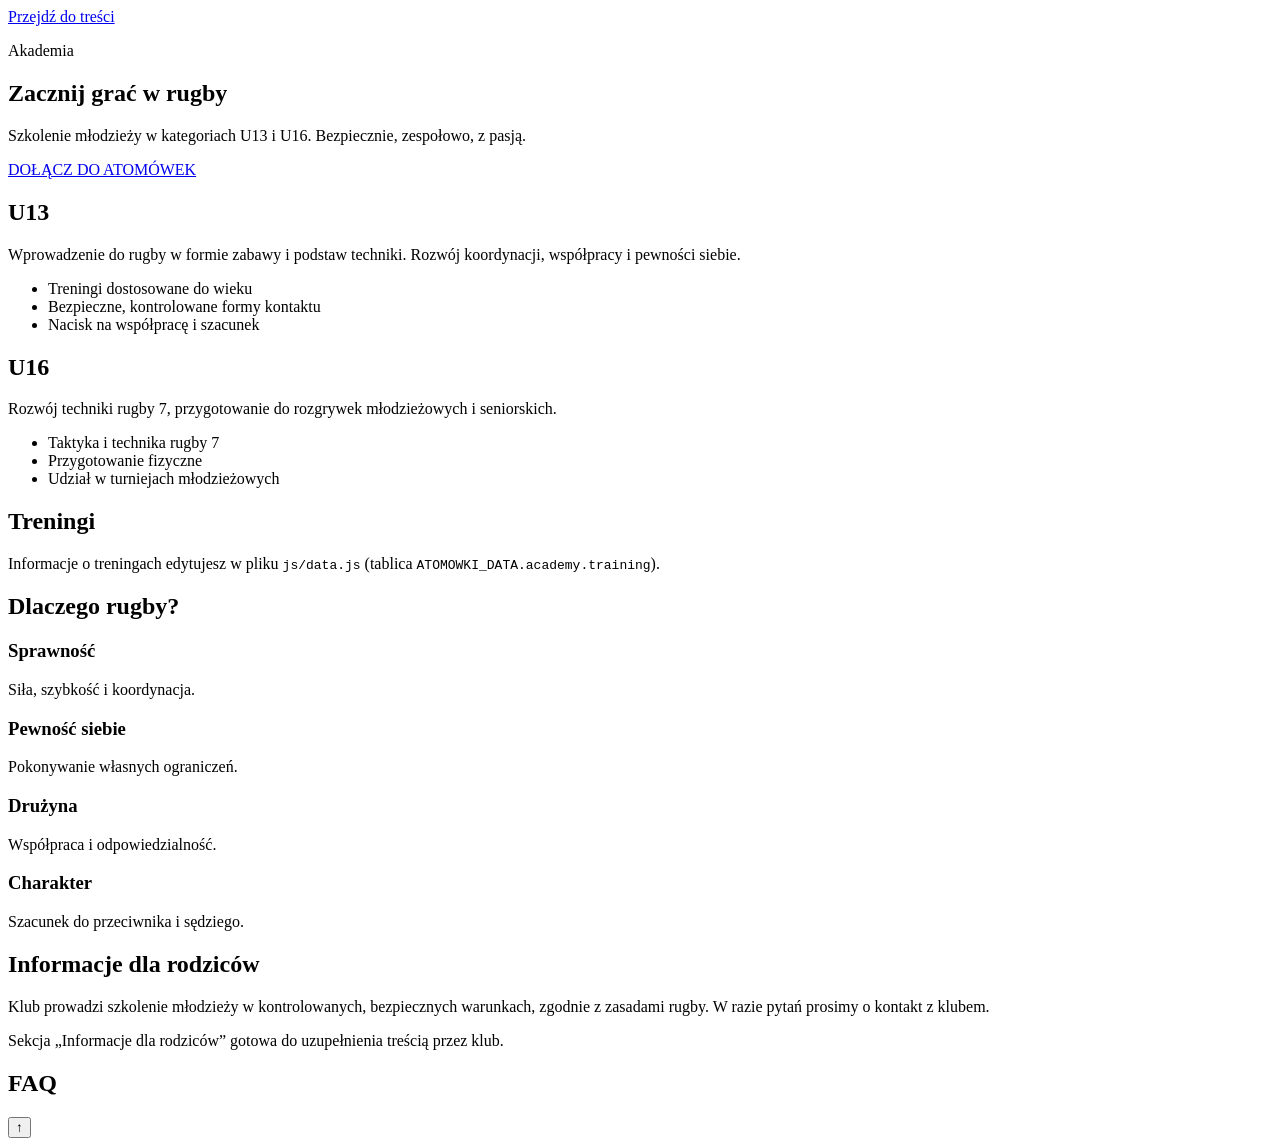
==== pages/akademia.html @ a11dc1b8 "Upload 31 files via GitHub Uploader by Mubashir Hassan" ====
﻿<!DOCTYPE html>
<html lang="pl">
<head>
  <meta charset="UTF-8" />
  <meta name="viewport" content="width=device-width, initial-scale=1.0" />
  <title>Akademia Atomówek – U13 i U16 | Venol Atomówki Łódź</title>
  <meta name="description" content="Akademia Atomówek w Łodzi: kategorie U13 i U16. Treningi, korzyści z rugby, informacje dla rodziców i FAQ. Dołącz do drużyny." />
  <link rel="canonical" href="https://atomowki-lodz.pl/pages/akademia.html" />
  <link rel="stylesheet" href="../css/style.css" />
  <link rel="stylesheet" href="../css/animations.css" />
  <link rel="stylesheet" href="../css/responsive.css" />
</head>
<body data-page="akademia" data-base="../">
  <a href="#main" class="skip-link">Przejdź do treści</a>
  <div id="header-mount"></div>
  <main id="main">
    <section class="page-hero">
      <div class="container">
        <p class="section-kicker">Akademia</p>
        <h1 class="page-title">Zacznij grać w rugby</h1>
        <p class="page-lead">Szkolenie młodzieży w kategoriach U13 i U16. Bezpiecznie, zespołowo, z pasją.</p>
        <a href="kontakt.html#dolacz" class="btn btn-primary btn-lg">DOŁĄCZ DO ATOMÓWEK</a>
      </div>
    </section>

    <section class="section">
      <div class="container grid-2">
        <article class="info-card reveal">
          <h2>U13</h2>
          <p>Wprowadzenie do rugby w formie zabawy i podstaw techniki. Rozwój koordynacji, współpracy i pewności siebie.</p>
          <ul class="check-list">
            <li>Treningi dostosowane do wieku</li>
            <li>Bezpieczne, kontrolowane formy kontaktu</li>
            <li>Nacisk na współpracę i szacunek</li>
          </ul>
        </article>
        <article class="info-card reveal delay-1">
          <h2>U16</h2>
          <p>Rozwój techniki rugby 7, przygotowanie do rozgrywek młodzieżowych i seniorskich.</p>
          <ul class="check-list">
            <li>Taktyka i technika rugby 7</li>
            <li>Przygotowanie fizyczne</li>
            <li>Udział w turniejach młodzieżowych</li>
          </ul>
        </article>
      </div>
    </section>

    <section class="section section-alt">
      <div class="container">
        <h2 class="section-title">Treningi</h2>
        <p class="section-lead">Informacje o treningach edytujesz w pliku <code>js/data.js</code> (tablica <code>ATOMOWKI_DATA.academy.training</code>).</p>
        <div id="trainingList" class="training-list reveal"></div>
      </div>
    </section>

    <section class="section">
      <div class="container">
        <h2 class="section-title">Dlaczego rugby?</h2>
        <div class="values-grid">
          <article class="value-card reveal"><h3>Sprawność</h3><p>Siła, szybkość i koordynacja.</p></article>
          <article class="value-card reveal delay-1"><h3>Pewność siebie</h3><p>Pokonywanie własnych ograniczeń.</p></article>
          <article class="value-card reveal delay-2"><h3>Drużyna</h3><p>Współpraca i odpowiedzialność.</p></article>
          <article class="value-card reveal delay-3"><h3>Charakter</h3><p>Szacunek do przeciwnika i sędziego.</p></article>
        </div>
      </div>
    </section>

    <section class="section section-alt">
      <div class="container">
        <h2 class="section-title">Informacje dla rodziców</h2>
        <p>Klub prowadzi szkolenie młodzieży w kontrolowanych, bezpiecznych warunkach, zgodnie z zasadami rugby. W razie pytań prosimy o kontakt z klubem.</p>
        <p class="hint">Sekcja „Informacje dla rodziców” gotowa do uzupełnienia treścią przez klub.</p>
      </div>
    </section>

    <section class="section">
      <div class="container">
        <h2 class="section-title">FAQ</h2>
        <div class="faq" id="faqList"></div>
      </div>
    </section>
  </main>
  <div id="footer-mount"></div>
  <button id="backToTop" class="back-to-top" aria-label="Powrót na górę">↑</button>
  <script src="../js/data.js"></script>
  <script src="../js/main.js"></script>
</body>
</html>
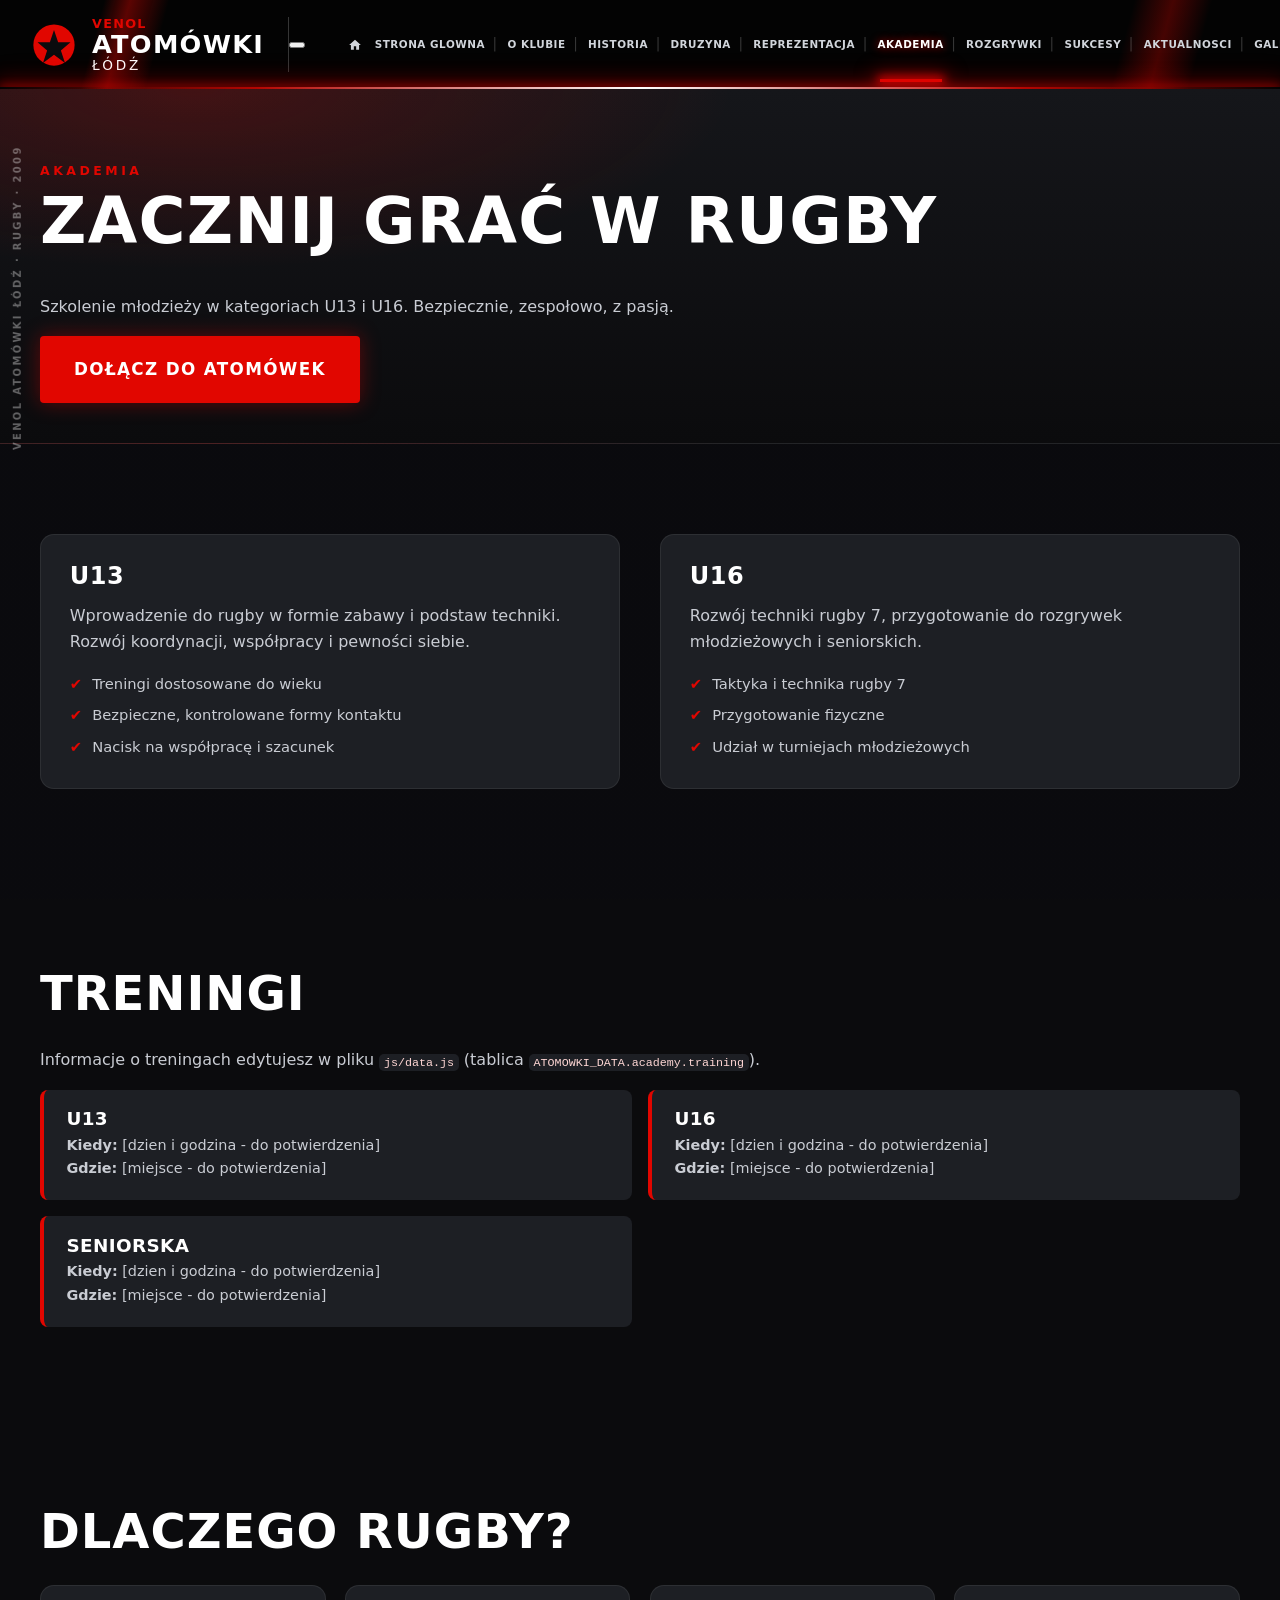
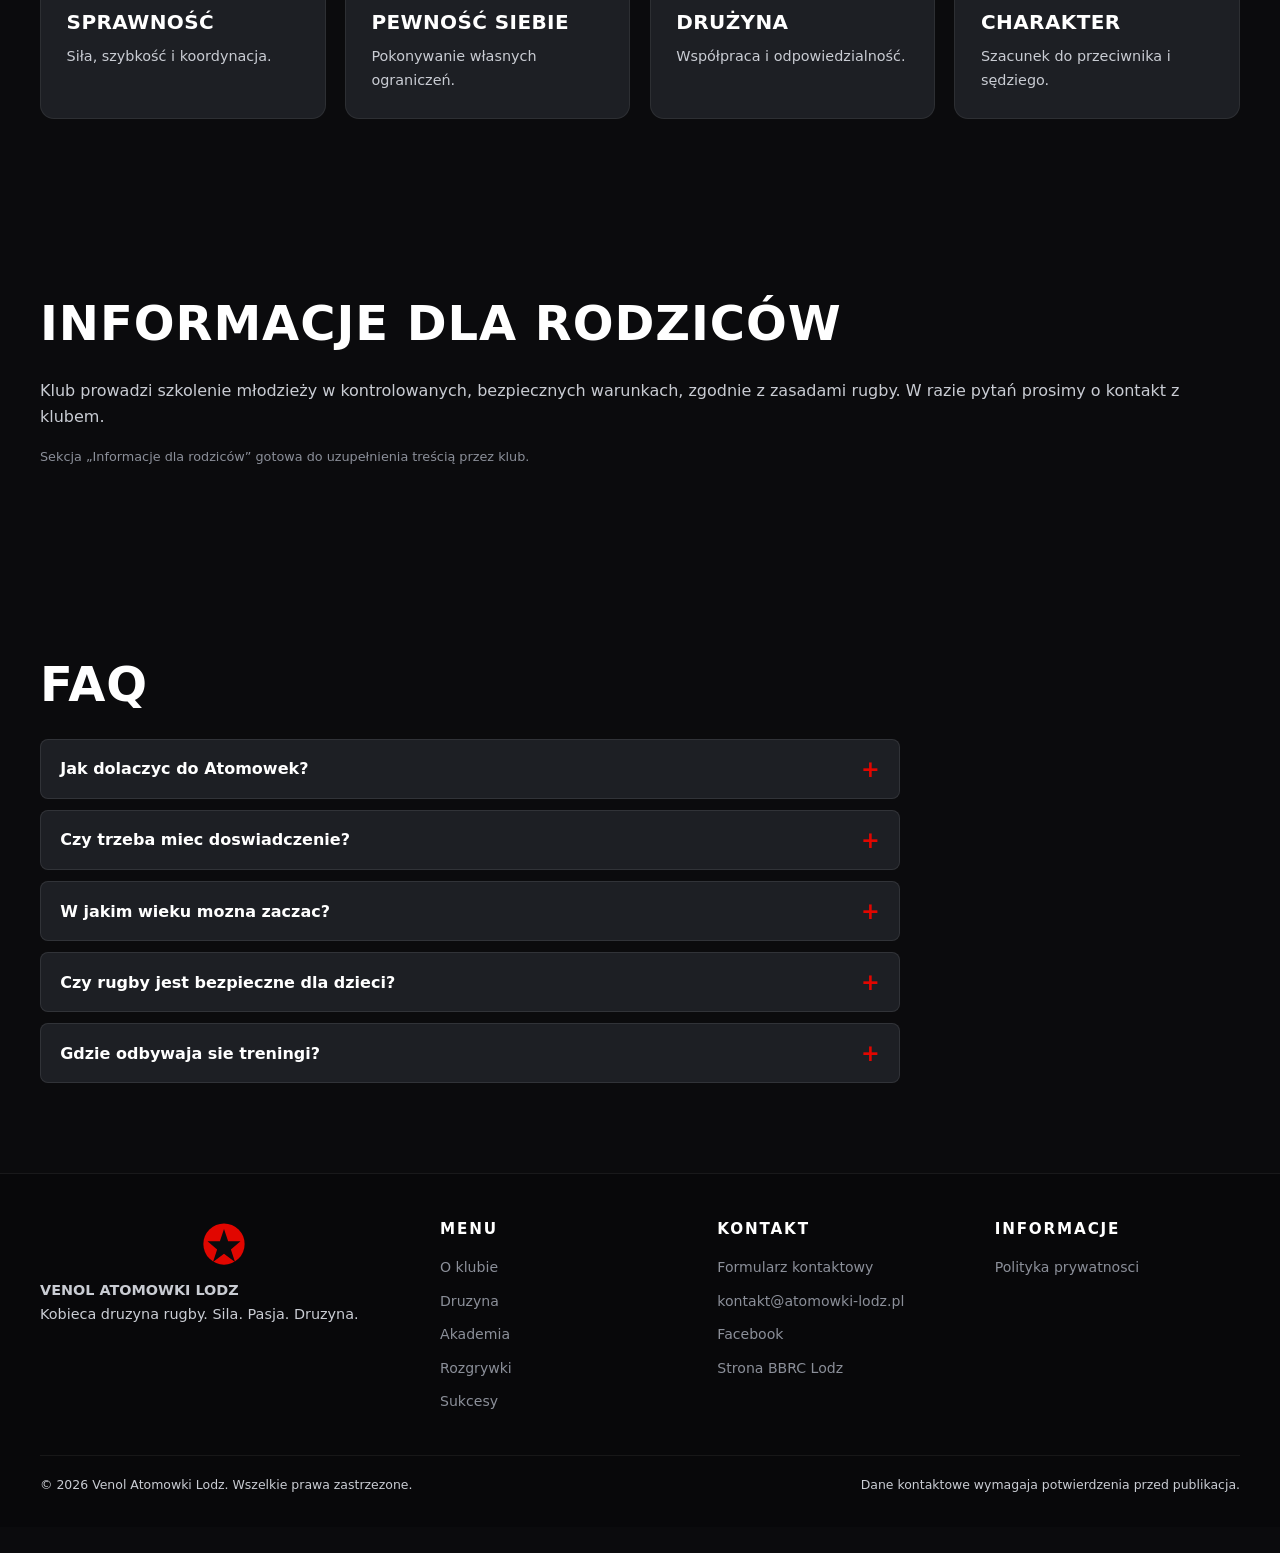
==== commit f7894499: "Add files via upload" ====
--- a/pages/akademia.html
+++ b/pages/akademia.html
@@ -9,6 +9,7 @@
   <link rel="stylesheet" href="../css/style.css" />
   <link rel="stylesheet" href="../css/animations.css" />
   <link rel="stylesheet" href="../css/responsive.css" />
+  <link rel="stylesheet" href="../css/modern-design.css" />
 </head>
 <body data-page="akademia" data-base="../">
   <a href="#main" class="skip-link">Przejdź do treści</a>
@@ -85,5 +86,6 @@
   <button id="backToTop" class="back-to-top" aria-label="Powrót na górę">↑</button>
   <script src="../js/data.js"></script>
   <script src="../js/main.js"></script>
+  <script src="../js/modern-design.js"></script>
 </body>
-</html>+</html>
--- a/css/style.css
+++ b/css/style.css
@@ -0,0 +1,3307 @@
+/* ============ RESET & TOKENS ============ */
+*,*::before,*::after{box-sizing:border-box}
+:root{
+  --black:#0b0b0d;
+  --graphite:#15161a;
+  --graphite-2:#1d1f24;
+  --red:#e10600;
+  --red-dark:#b00400;
+  --white:#ffffff;
+  --gray-1:#c9ccd3;
+  --gray-2:#8b8f99;
+  --gray-3:#4a4d55;
+  --radius:14px;
+  --radius-sm:8px;
+  --shadow:0 20px 50px rgba(0,0,0,.45);
+  --font-display:'Barlow Condensed',system-ui,sans-serif;
+  --font-body:'Inter',system-ui,sans-serif;
+  --container:1200px;
+  --header-h:76px;
+}
+html{scroll-behavior:smooth}
+body{
+  margin:0;font-family:var(--font-body);background:var(--black);color:var(--white);
+  line-height:1.65;-webkit-font-smoothing:antialiased;overflow-x:hidden;
+}
+img{max-width:100%;display:block}
+a{color:inherit;text-decoration:none}
+ul{list-style:none;margin:0;padding:0}
+h1,h2,h3,h4{font-family:var(--font-display);line-height:1.05;letter-spacing:.02em;margin:0 0 .6em;text-transform:uppercase}
+p{margin:0 0 1em;color:var(--gray-1)}
+code{background:var(--graphite-2);padding:.15em .4em;border-radius:5px;font-size:.9em;color:#ffd7d5}
+:focus-visible{outline:2px solid var(--red);outline-offset:3px}
+.container{width:min(100% - 2.5rem,var(--container));margin-inline:auto}
+.skip-link{position:absolute;left:-9999px;top:0;background:var(--red);color:#fff;padding:.7rem 1rem;z-index:200}
+.skip-link:focus{left:1rem;top:1rem}
+
+/* ============ BUTTONS ============ */
+.btn{display:inline-flex;align-items:center;justify-content:center;gap:.5rem;font-family:var(--font-display);font-weight:700;letter-spacing:.08em;text-transform:uppercase;padding:.85rem 1.5rem;border-radius:var(--radius-sm);border:2px solid transparent;cursor:pointer;transition:transform .2s,background .2s,color .2s,border-color .2s,box-shadow .2s;font-size:.95rem}
+.btn:hover{transform:translateY(-2px)}
+.btn-primary{background:var(--red);color:#fff;box-shadow:0 10px 25px rgba(225,6,0,.35)}
+.btn-primary:hover{background:var(--red-dark)}
+.btn-outline{border-color:rgba(255,255,255,.5);color:#fff;background:transparent}
+.btn-outline:hover{background:#fff;color:var(--black);border-color:#fff}
+.btn-ghost{color:var(--white);padding-left:0}
+.btn-ghost:hover{color:var(--red)}
+.btn-lg{padding:1.1rem 2rem;font-size:1.05rem}
+
+/* ============ HERO ============ */
+.hero{position:relative;min-height:calc(100vh - var(--header-h));display:flex;align-items:center;overflow:hidden}
+.hero-media{position:absolute;inset:0}
+.hero-placeholder{position:absolute;inset:0;display:grid;place-items:center;gap:.3rem;text-align:center;background:
+  radial-gradient(circle at 30% 30%,rgba(225,6,0,.25),transparent 55%),
+  repeating-linear-gradient(45deg,#111 0 22px,#0d0d0f 22px 44px);
+}
+.hero-placeholder span{font-family:var(--font-display);font-size:clamp(1.1rem,3vw,1.8rem);letter-spacing:.2em;color:rgba(255,255,255,.35)}
+.hero-placeholder small{color:rgba(255,255,255,.25);letter-spacing:.1em}
+.hero-overlay{position:absolute;inset:0;background:linear-gradient(90deg,rgba(11,11,13,.95) 0%,rgba(11,11,13,.78) 45%,rgba(11,11,13,.45) 100%)}
+.hero-content{position:relative;z-index:2;padding-block:4rem}
+.hero-kicker{font-size:.85rem;letter-spacing:.3em;text-transform:uppercase;color:var(--red);font-weight:700}
+.hero-title{font-size:clamp(2.8rem,8vw,6.5rem);letter-spacing:.01em;margin:.3em 0}
+.hero-title .accent{color:var(--red)}
+.hero-motto{font-family:var(--font-display);font-size:clamp(1.1rem,2.4vw,1.7rem);letter-spacing:.35em;color:var(--white);margin-bottom:1rem}
+.hero-desc{max-width:620px;font-size:1.02rem}
+.hero-actions{display:flex;gap:.9rem;flex-wrap:wrap;margin:1.8rem 0}
+.hero-stats{display:flex;gap:2.2rem;flex-wrap:wrap;margin-top:1.5rem;padding-top:1.5rem;border-top:1px solid rgba(255,255,255,.12)}
+.hero-stats li{display:flex;flex-direction:column}
+.hero-stats strong{font-family:var(--font-display);font-size:1.5rem;color:var(--white)}
+.hero-stats span{font-size:.78rem;color:var(--gray-2);letter-spacing:.08em;text-transform:uppercase}
+.scroll-hint{position:absolute;left:50%;bottom:1.4rem;transform:translateX(-50%);width:26px;height:42px;border:2px solid rgba(255,255,255,.35);border-radius:16px;z-index:2}
+.scroll-hint span{position:absolute;left:50%;top:8px;width:4px;height:8px;margin-left:-2px;background:var(--red);border-radius:2px;animation:scrollDot 1.6s infinite}
+
+/* ============ SECTIONS ============ */
+.section{padding:clamp(3.5rem,7vw,6rem) 0;position:relative}
+.section-alt{background:var(--graphite)}
+.section-kicker{font-size:.78rem;letter-spacing:.28em;text-transform:uppercase;color:var(--red);font-weight:700;margin-bottom:.4rem}
+.section-title{font-size:clamp(1.8rem,4vw,3rem)}
+.section-lead{max-width:720px;color:var(--gray-1)}
+.text-center{text-align:center}
+.hint{font-size:.8rem;color:var(--gray-2);margin-top:1rem}
+.two-col{display:grid;grid-template-columns:1.2fr .8fr;gap:3rem;align-items:start}
+.grid-2{display:grid;grid-template-columns:1fr 1fr;gap:2.5rem}
+
+/* mini timeline */
+.mini-timeline li{display:flex;gap:1rem;padding:1rem 0;border-bottom:1px solid rgba(255,255,255,.08)}
+.mini-timeline span{font-family:var(--font-display);font-size:1.3rem;color:var(--red);min-width:70px}
+.mini-timeline p{margin:0;font-size:.92rem}
+.timeline{position:relative;padding-left:1rem}
+.timeline::before{content:"";position:absolute;left:0;top:0;bottom:0;width:2px;background:linear-gradient(var(--red),transparent)}
+.timeline li{position:relative;display:grid;grid-template-columns:100px 1fr;gap:1.4rem;padding:1.4rem 0 1.4rem 1.5rem}
+.timeline .year{font-family:var(--font-display);font-size:1.5rem;color:var(--red);position:relative}
+.timeline .year::before{content:"";position:absolute;left:-1.98rem;top:.55rem;width:12px;height:12px;border-radius:50%;background:var(--red);box-shadow:0 0 0 4px rgba(225,6,0,.2)}
+.timeline h3{margin-bottom:.2em}
+.timeline p{margin:0;font-size:.95rem}
+
+/* info cards */
+.info-card{background:var(--graphite-2);border:1px solid rgba(255,255,255,.07);border-radius:var(--radius);padding:1.8rem}
+.info-card h2,.info-card h3{margin-top:0}
+.stats-list{display:grid;gap:1rem}
+.stats-list li{display:flex;justify-content:space-between;align-items:baseline;gap:1rem;border-bottom:1px dashed rgba(255,255,255,.12);padding-bottom:.7rem}
+.stats-list strong{font-family:var(--font-display);font-size:1.25rem;color:var(--white)}
+.stats-list span{color:var(--gray-2);font-size:.85rem}
+.check-list{margin-top:.6rem;display:grid;gap:.45rem}
+.check-list li{padding-left:1.4rem;position:relative;font-size:.92rem;color:var(--gray-1)}
+.check-list li::before{content:"\2714";position:absolute;left:0;color:var(--red)}
+
+/* CTA */
+.section-cta{padding-block:3rem}
+.cta-box{display:flex;align-items:center;justify-content:space-between;gap:2rem;flex-wrap:wrap;background:linear-gradient(120deg,var(--red-dark),var(--red));border-radius:var(--radius);padding:2.4rem;box-shadow:var(--shadow)}
+.cta-box .section-title{color:#fff;margin-bottom:.3em}
+.cta-box p{color:rgba(255,255,255,.85)}
+.cta-box .btn-primary{background:var(--black)}
+.cta-box .btn-primary:hover{background:#000}
+
+/* values */
+.values-grid{display:grid;grid-template-columns:repeat(4,1fr);gap:1.2rem}
+.value-card{background:var(--graphite-2);border:1px solid rgba(255,255,255,.07);border-radius:var(--radius);padding:1.6rem;transition:transform .25s,border-color .25s}
+.value-card:hover{transform:translateY(-4px);border-color:var(--red)}
+.value-card h3{color:var(--white);font-size:1.25rem}
+.value-card p{font-size:.9rem;margin:0}
+
+/* news */
+.news-grid{display:grid;grid-template-columns:repeat(3,1fr);gap:1.4rem}
+.news-card{background:var(--graphite-2);border:1px solid rgba(255,255,255,.07);border-radius:var(--radius);overflow:hidden;display:flex;flex-direction:column;transition:transform .25s,border-color .25s}
+.news-card:hover{transform:translateY(-4px);border-color:rgba(225,6,0,.6)}
+.news-thumb{aspect-ratio:16/10;background:repeating-linear-gradient(45deg,#1a1c21 0 14px,#141619 14px 28px);display:grid;place-items:center;color:rgba(255,255,255,.3);font-size:.75rem;letter-spacing:.15em;text-transform:uppercase}
+.news-body{padding:1.2rem 1.3rem 1.4rem;display:flex;flex-direction:column;gap:.5rem;flex:1}
+.news-meta{display:flex;gap:.7rem;font-size:.72rem;text-transform:uppercase;letter-spacing:.1em;color:var(--gray-2)}
+.news-cat{color:var(--red);font-weight:700}
+.news-body h3{font-size:1.15rem;margin:0}
+.news-body p{font-size:.9rem;margin:0}
+.news-body .btn{margin-top:auto;align-self:flex-start}
+
+/* sponsors */
+.sponsor-grid{display:grid;grid-template-columns:repeat(4,1fr);gap:1rem;margin-top:2rem}
+.sponsor-slot{border:1px dashed rgba(255,255,255,.2);border-radius:var(--radius);min-height:110px;display:flex;flex-direction:column;align-items:center;justify-content:center;gap:.3rem;color:var(--gray-1);font-family:var(--font-display);font-size:1.2rem;letter-spacing:.1em;background:rgba(255,255,255,.02)}
+.sponsor-slot small{font-family:var(--font-body);font-size:.7rem;color:var(--gray-2);letter-spacing:.05em}
+
+/* page hero */
+.page-hero{padding:4.5rem 0 2.5rem;background:
+  radial-gradient(900px 300px at 15% 0%,rgba(225,6,0,.22),transparent 60%),
+  linear-gradient(180deg,var(--graphite) 0%,var(--black) 100%);
+  border-bottom:1px solid rgba(255,255,255,.06)}
+.page-title{font-size:clamp(2.2rem,6vw,4rem)}
+.page-lead{max-width:680px}
+
+/* tabs & filters */
+.tabs,.filter-bar{display:flex;gap:.5rem;flex-wrap:wrap;margin-bottom:2rem}
+.tab,.filter{background:var(--graphite-2);border:1px solid rgba(255,255,255,.1);color:var(--gray-1);padding:.6rem 1.1rem;border-radius:999px;cursor:pointer;font-family:var(--font-display);letter-spacing:.08em;text-transform:uppercase;font-size:.85rem;transition:all .2s}
+.tab:hover,.filter:hover{border-color:var(--red);color:#fff}
+.tab.active,.filter.active{background:var(--red);border-color:var(--red);color:#fff}
+
+/* players */
+.players-grid{display:grid;grid-template-columns:repeat(4,1fr);gap:1.3rem}
+.player-card{background:var(--graphite-2);border:1px solid rgba(255,255,255,.07);border-radius:var(--radius);overflow:hidden;cursor:pointer;text-align:left;padding:0;color:inherit;font:inherit;transition:transform .25s,border-color .25s}
+.player-card:hover{transform:translateY(-5px);border-color:var(--red)}
+.player-photo{aspect-ratio:3/4;background:repeating-linear-gradient(45deg,#1a1c21 0 14px,#141619 14px 28px);display:grid;place-items:center;position:relative;color:rgba(255,255,255,.3);font-size:.7rem;letter-spacing:.12em;text-transform:uppercase;text-align:center;padding:.5rem}
+.player-number{position:absolute;top:.6rem;right:.6rem;background:var(--red);font-family:var(--font-display);font-weight:800;font-size:1.2rem;width:44px;height:44px;display:grid;place-items:center;border-radius:50%}
+.player-info{padding:1rem 1.1rem 1.2rem}
+.player-info h3{font-size:1.1rem;margin:0 0 .2em}
+.player-pos{font-size:.75rem;color:var(--red);text-transform:uppercase;letter-spacing:.12em;font-weight:700}
+
+/* training */
+.training-list{display:grid;grid-template-columns:repeat(2,1fr);gap:1rem}
+.training-card{background:var(--graphite-2);border-left:4px solid var(--red);border-radius:var(--radius-sm);padding:1.2rem 1.4rem}
+.training-card h3{margin:0 0 .3em;font-size:1.15rem}
+.training-card p{margin:0;font-size:.9rem}
+
+/* FAQ */
+.faq{display:grid;gap:.7rem;max-width:860px}
+.faq-item{border:1px solid rgba(255,255,255,.09);border-radius:var(--radius-sm);background:var(--graphite-2);overflow:hidden}
+.faq-q{width:100%;display:flex;justify-content:space-between;align-items:center;gap:1rem;background:none;border:0;color:#fff;padding:1rem 1.2rem;cursor:pointer;font-family:var(--font-body);font-size:1rem;font-weight:600;text-align:left}
+.faq-q::after{content:"+";font-family:var(--font-display);font-size:1.4rem;color:var(--red);transition:transform .3s}
+.faq-item.open .faq-q::after{transform:rotate(45deg)}
+.faq-a{max-height:0;overflow:hidden;transition:max-height .35s ease;padding:0 1.2rem}
+.faq-a p{padding-bottom:1rem;margin:0;font-size:.92rem}
+
+/* matches */
+.match-grid{display:grid;grid-template-columns:repeat(3,1fr);gap:1.2rem}
+.match-card{background:var(--graphite-2);border:1px solid rgba(255,255,255,.08);border-radius:var(--radius);padding:1.4rem}
+.match-teams{display:flex;justify-content:space-between;align-items:center;gap:.6rem;font-family:var(--font-display);font-size:1.2rem;letter-spacing:.03em;margin-bottom:.8rem}
+.match-vs{color:var(--red);font-size:.85rem}
+.match-score{font-family:var(--font-display);font-size:1.7rem;color:#fff;text-align:center;margin-bottom:.6rem}
+.match-info{display:grid;gap:.25rem;font-size:.82rem;color:var(--gray-2);border-top:1px solid rgba(255,255,255,.08);padding-top:.8rem}
+.match-info strong{color:var(--gray-1);font-weight:600}
+.empty-note{border:1px dashed rgba(255,255,255,.2);padding:1.2rem;border-radius:var(--radius);color:var(--gray-2);font-size:.9rem}
+
+/* league table */
+.table-wrap{overflow-x:auto;border-radius:var(--radius);border:1px solid rgba(255,255,255,.08)}
+.league-table{width:100%;border-collapse:collapse;min-width:520px}
+.league-table th,.league-table td{padding:.85rem 1rem;text-align:left;border-bottom:1px solid rgba(255,255,255,.06);font-size:.9rem}
+.league-table th{background:var(--graphite-2);font-family:var(--font-display);letter-spacing:.08em;text-transform:uppercase;color:var(--gray-1);font-size:.8rem}
+.league-table tr:hover td{background:rgba(225,6,0,.06)}
+
+/* successes */
+.success-grid{display:grid;grid-template-columns:repeat(3,1fr);gap:1.3rem}
+.success-card{background:var(--graphite-2);border:1px solid rgba(255,255,255,.08);border-radius:var(--radius);overflow:hidden}
+.success-photo{aspect-ratio:16/9;background:repeating-linear-gradient(45deg,#1a1c21 0 14px,#141619 14px 28px);display:grid;place-items:center;color:rgba(255,255,255,.3);font-size:.72rem;letter-spacing:.12em;text-transform:uppercase}
+.success-body{padding:1.2rem 1.3rem 1.4rem}
+.success-meta{display:flex;gap:.7rem;font-size:.72rem;text-transform:uppercase;letter-spacing:.1em;color:var(--gray-2);margin-bottom:.5rem}
+.success-meta .cat{color:var(--red);font-weight:700}
+.success-body h3{font-size:1.2rem;margin:0 0 .3em}
+.success-body p{font-size:.9rem;margin:0}
+
+/* gallery */
+.gallery-grid{display:grid;grid-template-columns:repeat(4,1fr);gap:.8rem}
+.gallery-item{position:relative;aspect-ratio:1;border-radius:var(--radius-sm);overflow:hidden;background:repeating-linear-gradient(45deg,#1a1c21 0 14px,#141619 14px 28px);border:0;cursor:pointer;padding:0;display:grid;place-items:center;color:rgba(255,255,255,.3);font-size:.7rem;letter-spacing:.1em;text-transform:uppercase;text-align:center;transition:transform .25s}
+.gallery-item:hover{transform:scale(1.03)}
+.gallery-item img{width:100%;height:100%;object-fit:cover;transition:transform .4s}
+.gallery-item:hover img{transform:scale(1.08)}
+.gallery-item .gallery-cat{position:absolute;left:.4rem;bottom:.4rem;background:rgba(11,11,13,.8);color:var(--red);font-size:.62rem;padding:.2rem .45rem;border-radius:4px;letter-spacing:.08em}
+.lightbox{position:fixed;inset:0;z-index:300;background:rgba(5,5,7,.96);display:none;place-items:center;padding:2rem}
+.lightbox.open{display:grid}
+.lightbox-figure{max-width:min(1000px,92vw);text-align:center}
+.lightbox-image{min-height:320px;border-radius:var(--radius-sm);display:grid;place-items:center;background:repeating-linear-gradient(45deg,#1a1c21 0 14px,#141619 14px 28px);color:rgba(255,255,255,.35);font-size:.85rem;letter-spacing:.1em;text-transform:uppercase;padding:2rem}
+.lightbox-image img{max-height:70vh;width:auto;margin:auto}
+.lightbox figcaption{color:var(--gray-1);margin-top:.9rem;font-size:.9rem}
+.lightbox-close{position:absolute;top:1rem;right:1.2rem;background:none;border:0;color:#fff;font-size:2.4rem;cursor:pointer;line-height:1}
+.lightbox-prev,.lightbox-next{position:absolute;top:50%;transform:translateY(-50%);background:rgba(255,255,255,.06);border:0;color:#fff;font-size:2.4rem;width:56px;height:56px;border-radius:50%;cursor:pointer;display:grid;place-items:center}
+.lightbox-prev{left:1rem}.lightbox-next{right:1rem}
+.lightbox-prev:hover,.lightbox-next:hover{background:var(--red)}
+
+/* contact */
+.contact-list{display:grid;gap:.8rem;margin-bottom:1.6rem}
+.contact-list li{font-size:.95rem}
+.contact-list strong{color:var(--white)}
+.contact-list small{color:var(--gray-2)}
+.map-placeholder{aspect-ratio:16/9;border:1px dashed rgba(255,255,255,.25);border-radius:var(--radius);display:grid;place-items:center;text-align:center;color:var(--gray-2);font-family:var(--font-display);letter-spacing:.12em;font-size:.9rem}
+.contact-form{display:grid;gap:.9rem}
+.contact-form label{display:grid;gap:.35rem;font-size:.82rem;letter-spacing:.06em;text-transform:uppercase;color:var(--gray-1)}
+.contact-form input,.contact-form select,.contact-form textarea{background:var(--graphite-2);border:1px solid rgba(255,255,255,.14);border-radius:var(--radius-sm);padding:.8rem .9rem;color:#fff;font:inherit;transition:border-color .2s}
+.contact-form input:focus,.contact-form select:focus,.contact-form textarea:focus{border-color:var(--red);outline:none}
+.contact-form .checkbox{display:flex;align-items:flex-start;gap:.6rem;text-transform:none;letter-spacing:0;font-size:.82rem;color:var(--gray-1)}
+.contact-form .checkbox input{width:auto}
+.form-note{font-size:.85rem;min-height:1.2em}
+.form-note.ok{color:#5dd17a}.form-note.err{color:#ff6b63}
+
+/* modal */
+.modal{position:fixed;inset:0;z-index:250;display:none}
+.modal.open{display:grid;place-items:center}
+.modal-backdrop{position:absolute;inset:0;background:rgba(5,5,7,.8);backdrop-filter:blur(4px)}
+.modal-content{position:relative;background:var(--graphite);border:1px solid rgba(255,255,255,.1);border-radius:var(--radius);width:min(640px,92vw);max-height:88vh;overflow:auto;padding:2rem;z-index:1}
+.modal-close{position:absolute;top:.6rem;right:.9rem;background:none;border:0;color:#fff;font-size:2rem;cursor:pointer;line-height:1}
+.modal-body h2{color:#fff;margin-bottom:.4em}
+.modal-photo{aspect-ratio:16/9;border-radius:var(--radius-sm);background:repeating-linear-gradient(45deg,#1a1c21 0 14px,#141619 14px 28px);display:grid;place-items:center;color:var(--gray-2);font-size:.75rem;letter-spacing:.1em;text-transform:uppercase;margin-bottom:1rem}
+
+/* back to top */
+.back-to-top{position:fixed;right:1.2rem;bottom:1.2rem;z-index:150;width:46px;height:46px;border-radius:50%;border:0;background:var(--red);color:#fff;font-size:1.3rem;cursor:pointer;opacity:0;pointer-events:none;transform:translateY(10px);transition:opacity .3s,transform .3s}
+.back-to-top.show{opacity:1;pointer-events:auto;transform:none}
+
+/* footer */
+.site-footer{background:#08080a;border-top:1px solid rgba(255,255,255,.07);padding-top:3rem}
+.footer-grid{display:grid;grid-template-columns:1.5fr 1fr 1fr 1fr;gap:2rem;padding-bottom:2.5rem}
+.footer-brand p{font-size:.9rem;margin-top:.8rem}
+.footer-grid h4{font-size:.95rem;letter-spacing:.12em;color:#fff;margin-bottom:1rem}
+.footer-links{display:grid;gap:.45rem}
+.footer-links a{color:var(--gray-2);font-size:.88rem;transition:color .2s}
+.footer-links a:hover{color:var(--red)}
+.footer-bottom{display:flex;justify-content:space-between;gap:1rem;flex-wrap:wrap;padding:1.2rem 0;border-top:1px solid rgba(255,255,255,.06);font-size:.78rem;color:var(--gray-2)}
+
+/* hero photo */
+.hero-photo{position:absolute;inset:0;width:100%;height:100%;object-fit:cover;object-position:center}
+
+/* ============================================================
+   MODUL B — ROZBUDOWA (historia, reprezentacja, sponsorzy, sezon)
+   ============================================================ */
+
+/* ---------- OŚ CZASU Z FOTOGRAFIAMI ---------- */
+.timeline-fancy{position:relative;padding-left:0;margin-top:2rem}
+.timeline-fancy::before{content:"";position:absolute;left:50%;top:0;bottom:0;width:2px;background:linear-gradient(var(--red),rgba(225,6,0,.1));transform:translateX(-50%)}
+.timeline-fancy-item{position:relative;display:grid;grid-template-columns:1fr 80px 1fr;gap:1rem;align-items:center;padding:1.5rem 0}
+.timeline-fancy-item .tf-content{background:var(--graphite-2);border:1px solid rgba(255,255,255,.08);border-radius:var(--radius);padding:1.4rem;transition:border-color .3s,transform .3s}
+.timeline-fancy-item:hover .tf-content{border-color:var(--red);transform:translateY(-3px)}
+.timeline-fancy-item .tf-content h3{margin:0 0 .4em;font-size:1.15rem;color:#fff}
+.timeline-fancy-item .tf-content p{margin:0;font-size:.92rem;color:var(--gray-1)}
+.timeline-fancy-item .tf-photo{aspect-ratio:4/3;border-radius:var(--radius-sm);overflow:hidden;background:repeating-linear-gradient(45deg,#1a1c21 0 14px,#141619 14px 28px);display:grid;place-items:center;color:var(--gray-2);font-size:.7rem;letter-spacing:.1em;text-transform:uppercase;text-align:center;padding:.5rem}
+.timeline-fancy-item .tf-photo img{width:100%;height:100%;object-fit:cover}
+.timeline-fancy-item .tf-dot{position:relative;display:grid;place-items:center}
+.timeline-fancy-item .tf-dot span{font-family:var(--font-display);font-weight:800;font-size:1.05rem;color:var(--red);background:var(--black);padding:.35rem .8rem;border:2px solid var(--red);border-radius:999px;white-space:nowrap;z-index:1}
+.timeline-fancy-item:nth-child(odd) .tf-content{grid-column:1}
+.timeline-fancy-item:nth-child(odd) .tf-photo{grid-column:3}
+.timeline-fancy-item:nth-child(even) .tf-content{grid-column:3}
+.timeline-fancy-item:nth-child(even) .tf-photo{grid-column:1}
+.timeline-fancy-item:nth-child(even) .tf-dot{grid-column:2;grid-row:1}
+
+/* ---------- KARTY TRENERÓW / KAPITANÓW ---------- */
+.coach-grid{display:grid;grid-template-columns:repeat(3,1fr);gap:1.3rem;margin-top:2rem}
+.coach-card{background:var(--graphite-2);border:1px solid rgba(255,255,255,.08);border-radius:var(--radius);overflow:hidden;transition:transform .3s,border-color .3s}
+.coach-card:hover{transform:translateY(-5px);border-color:var(--red)}
+.coach-photo{aspect-ratio:1;background:repeating-linear-gradient(45deg,#1a1c21 0 14px,#141619 14px 28px);display:grid;place-items:center;color:var(--gray-2);font-size:.72rem;letter-spacing:.1em;text-transform:uppercase}
+.coach-photo img{width:100%;height:100%;object-fit:cover}
+.coach-body{padding:1.2rem 1.3rem 1.4rem}
+.coach-body h3{margin:0 0 .2em;font-size:1.15rem;color:#fff}
+.coach-role{font-size:.75rem;color:var(--red);text-transform:uppercase;letter-spacing:.12em;font-weight:700;margin-bottom:.6rem;display:block}
+.coach-note{font-size:.85rem;color:var(--gray-2);margin:0}
+
+/* ---------- REPREZENTACJA POLSKI ---------- */
+.national-hero{background:linear-gradient(135deg,rgba(225,6,0,.15),transparent 60%);border:1px solid rgba(225,6,0,.35);border-radius:var(--radius);padding:2rem;margin-bottom:2rem}
+.national-hero h2{margin:0 0 .3em}
+.national-hero p{margin:0;color:var(--gray-1)}
+.national-grid{display:grid;grid-template-columns:repeat(3,1fr);gap:1.3rem}
+.national-card{background:var(--graphite-2);border:1px solid rgba(255,255,255,.08);border-radius:var(--radius);overflow:hidden;position:relative;transition:transform .3s,border-color .3s}
+.national-card:hover{transform:translateY(-5px);border-color:var(--red)}
+.national-card .nat-photo{aspect-ratio:3/4;background:repeating-linear-gradient(45deg,#1a1c21 0 14px,#141619 14px 28px);display:grid;place-items:center;color:var(--gray-2);font-size:.7rem;letter-spacing:.1em;text-transform:uppercase;text-align:center;padding:.5rem}
+.national-card .nat-photo img{width:100%;height:100%;object-fit:cover}
+.national-card .nat-badge{position:absolute;top:.7rem;left:.7rem;background:var(--red);color:#fff;font-family:var(--font-display);font-weight:800;font-size:.72rem;letter-spacing:.1em;padding:.25rem .55rem;border-radius:4px}
+.national-card .nat-body{padding:1.1rem 1.2rem 1.3rem}
+.national-card .nat-body h3{margin:0 0 .2em;font-size:1.05rem;color:#fff}
+.national-card .nat-year{font-size:.72rem;color:var(--red);letter-spacing:.12em;font-weight:700;text-transform:uppercase}
+.national-card .nat-note{font-size:.83rem;color:var(--gray-2);margin:.5rem 0 0}
+
+/* ---------- SPONSORZY PRO ---------- */
+.sponsor-pro-grid{display:grid;grid-template-columns:repeat(4,1fr);gap:1rem;margin-top:2rem}
+.sponsor-pro{background:var(--graphite-2);border:1px solid rgba(255,255,255,.08);border-radius:var(--radius);padding:1.4rem 1rem;text-align:center;transition:transform .25s,border-color .25s;min-height:130px;display:flex;flex-direction:column;align-items:center;justify-content:center;gap:.4rem}
+.sponsor-pro:hover{transform:translateY(-4px);border-color:var(--red)}
+.sponsor-pro .sp-name{font-family:var(--font-display);font-weight:800;font-size:1.05rem;letter-spacing:.06em;color:#fff;text-transform:uppercase}
+.sponsor-pro .sp-role{font-size:.72rem;color:var(--gray-2);letter-spacing:.08em;text-transform:uppercase}
+.sponsor-pro .sp-status{font-size:.62rem;letter-spacing:.1em;text-transform:uppercase;padding:.2rem .55rem;border-radius:999px;margin-top:.4rem;font-weight:700}
+.sp-status.ok{background:rgba(93,209,122,.15);color:#5dd17a;border:1px solid rgba(93,209,122,.4)}
+.sp-status.pending{background:rgba(255,180,0,.12);color:#ffb400;border:1px solid rgba(255,180,0,.35)}
+
+/* ---------- SEZON 2026/2027 ---------- */
+.season-grid{display:grid;grid-template-columns:repeat(2,1fr);gap:1.4rem;margin-top:2rem}
+.season-card{background:var(--graphite-2);border:1px solid rgba(255,255,255,.08);border-radius:var(--radius);padding:1.6rem;border-top:4px solid var(--red)}
+.season-card h3{margin:0 0 .2em;font-size:1.2rem}
+.season-meta{display:flex;gap:1rem;flex-wrap:wrap;font-size:.78rem;text-transform:uppercase;letter-spacing:.08em;color:var(--gray-2);margin-bottom:1rem}
+.season-meta .place{color:var(--red);font-weight:700}
+.season-match{display:flex;justify-content:space-between;align-items:center;gap:.6rem;padding:.55rem 0;border-bottom:1px solid rgba(255,255,255,.06);font-size:.9rem}
+.season-match:last-child{border-bottom:0}
+.season-match .score{font-family:var(--font-display);font-weight:800;color:#fff;font-size:1rem}
+.season-match .win{color:#5dd17a}
+.season-match .loss{color:#ff6b63}
+.season-note{margin-top:1rem;font-size:.8rem;color:var(--gray-2);border-top:1px dashed rgba(255,255,255,.1);padding-top:.8rem}
+
+/* ---------- RESPONSIVE ---------- */
+@media (max-width:860px){
+  .timeline-fancy::before{left:20px}
+  .timeline-fancy-item{grid-template-columns:40px 1fr;gap:.8rem}
+  .timeline-fancy-item .tf-content,
+  .timeline-fancy-item:nth-child(odd) .tf-content,
+  .timeline-fancy-item:nth-child(even) .tf-content{grid-column:2}
+  .timeline-fancy-item .tf-photo,
+  .timeline-fancy-item:nth-child(odd) .tf-photo,
+  .timeline-fancy-item:nth-child(even) .tf-photo{display:none}
+  .timeline-fancy-item .tf-dot,
+  .timeline-fancy-item:nth-child(even) .tf-dot{grid-column:1;grid-row:1;justify-content:flex-start}
+  .timeline-fancy-item .tf-dot span{font-size:.85rem;padding:.2rem .5rem}
+  .coach-grid{grid-template-columns:1fr 1fr}
+  .national-grid{grid-template-columns:1fr 1fr}
+  .sponsor-pro-grid{grid-template-columns:1fr 1fr}
+  .season-grid{grid-template-columns:1fr}
+}
+@media (max-width:520px){
+  .coach-grid{grid-template-columns:1fr}
+  .national-grid{grid-template-columns:1fr}
+}
+/* ============================================================
+   MODERNIZACJA WIZUALNA (Dark Sport / Cinematic)
+   ============================================================ */
+
+/* --- NOWY HERO --- */
+.hero {
+  position: relative;
+  min-height: 100vh;
+  display: flex;
+  align-items: center;
+  overflow: hidden;
+  background-color: var(--black);
+}
+.hero-media { position: absolute; inset: 0; }
+.hero-photo {
+  width: 100%; height: 100%; object-fit: cover;
+  object-position: center 20%; opacity: 0.6;
+}
+.hero-overlay {
+  position: absolute; inset: 0;
+  background: linear-gradient(90deg, rgba(11,11,13,1) 0%, rgba(11,11,13,0.8) 45%, rgba(11,11,13,0.2) 100%);
+}
+.hero-content-wrapper { position: relative; z-index: 2; width: 100%; }
+.hero-text-box { max-width: 650px; padding-block: 4rem; }
+.hero-kicker {
+  font-size: 0.85rem; letter-spacing: 0.3em; text-transform: uppercase;
+  color: var(--gray-1); margin-bottom: 1rem; font-weight: 600;
+}
+.hero-title {
+  font-family: var(--font-display);
+  font-size: clamp(3.5rem, 8vw, 7rem);
+  line-height: 0.95; letter-spacing: 0.02em;
+  margin: 0 0 0.5rem; color: var(--white); text-transform: uppercase;
+}
+.hero-title .accent { color: var(--red); }
+.hero-subtitle {
+  font-family: var(--font-display);
+  font-size: clamp(1.2rem, 2.5vw, 1.8rem);
+  letter-spacing: 0.15em; color: var(--white);
+  margin-bottom: 1.5rem; border-bottom: 2px solid var(--red);
+  display: inline-block; padding-bottom: 0.5rem;
+}
+.hero-motto {
+  font-family: var(--font-body);
+  font-size: 0.95rem; letter-spacing: 0.2em;
+  color: var(--gray-2); margin-bottom: 2.5rem;
+}
+.hero-actions { display: flex; gap: 1rem; flex-wrap: wrap; }
+
+/* --- PRZYCISKI --- */
+.btn {
+  border-radius: 4px !important;
+  transition: all 0.3s ease;
+}
+.btn:hover { transform: translateY(-2px); }
+.btn-primary { box-shadow: 0 0 20px rgba(225, 6, 0, 0.4); }
+.btn-primary:hover { box-shadow: 0 0 30px rgba(225, 6, 0, 0.6); }
+.btn-outline {
+  border: 1px solid rgba(255,255,255,0.3);
+  color: var(--white); background: transparent;
+}
+.btn-outline:hover { border-color: var(--white); background: rgba(255,255,255,0.1); }
+
+/* --- PRZYCISK CTA W HEADERZE --- */
+.btn-nav-cta {
+  padding: 0.6rem 1.2rem !important;
+  font-size: 0.8rem !important;
+  margin-left: 1rem;
+  box-shadow: none !important;
+  white-space: nowrap;
+}
+@media (max-width: 860px) { .btn-nav-cta { display: none !important; } }
+
+/* --- SEKCJA Z TŁEM SMOKE --- */
+.section-about-dark {
+  position: relative;
+  background-color: var(--black);
+  background-image: url('../assets/images/bg-smoke.jpg');
+  background-size: cover;
+  background-position: center;
+  background-attachment: fixed;
+  border-top: 1px solid rgba(225, 6, 0, 0.2);
+  border-bottom: 1px solid rgba(225, 6, 0, 0.2);
+}
+.section-about-dark::before {
+  content: ""; position: absolute; inset: 0;
+  background: rgba(11, 11, 13, 0.85); z-index: 1;
+}
+.section-about-dark .container { position: relative; z-index: 2; }
+
+/* ============================================================
+   SLIDER CSS (animacja automatyczna)
+   ============================================================ */
+
+.hero-slide {
+  position: absolute;
+  top: 0; left: 0;
+  width: 100%; height: 100%;
+  object-fit: cover;
+  object-position: center 20%;
+  opacity: 0;
+  animation: fadeSlider 10s infinite;
+}
+
+.slide-1 {
+  animation-delay: 0s;
+}
+
+.slide-2 {
+  animation-delay: 5s;
+}
+
+@keyframes fadeSlider {
+  0% { opacity: 0; }
+  5% { opacity: 0.6; }  /* Plynne pojawienie */
+  45% { opacity: 0.6; } /* Trzymanie zdjecia */
+  55% { opacity: 0; }   /* Zanikanie */
+  100% { opacity: 0; }
+}
+
+
+
+
+
+/* ==========================================================
+   PRZESUNIĘCIE NAPISU W HERO (WIĘCEJ MIEJSCA Z LEWEJ)
+   ========================================================== */
+
+/* Przesuwamy kontener z tekstem w prawo, używając padding-left */
+.hero-content-wrapper {
+  /* clamp(min, preferred, max) - dynamicznie dopasowuje margines */
+  padding-left: clamp(2rem, 8vw, 8rem) !important; 
+  width: 100%;
+  max-width: 100%;
+}
+
+/* Upewniamy się, że sam blok z tekstem nie ma ograniczeń */
+.hero-text-box {
+  margin-left: 0 !important;
+  max-width: 800px; /* Zwiększamy maksymalną szerokość, by tekst się nie łamał */
+}
+
+/* Na mniejszych ekranach (mobile) zmniejszamy margines, by tekst był widoczny */
+@media (max-width: 768px) {
+  .hero-content-wrapper {
+    padding-left: 1.5rem !important;
+    padding-right: 1.5rem !important;
+  }
+}
+
+/* ============================================================
+   PROFESJONALNY HERO (ZGODNY Z GRAFIKĄ)
+   ============================================================ */
+
+/* 1. Główne tło i kontener */
+.hero {
+  position: relative;
+  min-height: 100vh;
+  display: flex;
+  align-items: center;
+  overflow: hidden;
+  background-color: #050506;
+}
+.hero-media { position: absolute; inset: 0; }
+.hero-photo {
+  width: 100%; height: 100%; object-fit: cover;
+  object-position: center 30%; /* Dopasowanie zdjęcia */
+  opacity: 1; /* Zdjęcie ma być wyraźne, gradient je przyciemni */
+}
+.hero-overlay {
+  position: absolute; inset: 0;
+  /* Gradient: bardzo ciemny z lewej, przezroczysty z prawej */
+  background: linear-gradient(90deg, rgba(5,5,6,1) 0%, rgba(5,5,6,0.95) 35%, rgba(5,5,6,0.3) 70%, transparent 100%);
+}
+
+/* 2. Tekst po lewej stronie */
+.hero-content-wrapper {
+  position: relative;
+  z-index: 2;
+  width: 100%;
+  display: flex;
+  align-items: center;
+  padding-left: clamp(2rem, 8vw, 10rem) !important; /* Przesunięcie w prawo */
+  padding-top: 5vh;
+}
+.hero-text-box { max-width: 650px; }
+
+.hero-kicker {
+  font-size: 0.8rem; letter-spacing: 0.3em; text-transform: uppercase;
+  color: #fff; margin-bottom: 1rem; font-weight: 600;
+  display: flex; align-items: center; gap: 0.5rem;
+}
+.hero-kicker::after {
+  content: ""; height: 1px; width: 40px; background: var(--red); display: inline-block;
+}
+
+/* 3. Główny napis ATOMÓWKI 2 RUGBY */
+.hero-title {
+  font-family: 'Bebas Neue', var(--font-display), sans-serif !important;
+  font-size: clamp(4rem, 8vw, 7.5rem);
+  line-height: 0.9;
+  margin: 0 0 0.5rem;
+  color: #fff;
+  text-transform: uppercase;
+  letter-spacing: 0.02em;
+  /* Lekki efekt grunge/zużycia na tekście */
+  text-shadow: 2px 2px 0px rgba(0,0,0,0.5);
+}
+.hero-title .accent {
+  color: var(--red);
+}
+
+/* 4. Podtytuł (kursywa, czerwony) */
+.hero-subtitle {
+  font-family: 'Bebas Neue', var(--font-display), sans-serif !important;
+  font-size: clamp(1.8rem, 3.5vw, 2.8rem);
+  color: var(--red);
+  font-style: italic;
+  letter-spacing: 0.05em;
+  margin-bottom: 1rem;
+  text-shadow: 0 4px 15px rgba(225,6,0,0.4);
+}
+
+/* 5. Motto */
+.hero-motto {
+  font-family: var(--font-body);
+  font-size: 0.9rem; letter-spacing: 0.4em;
+  color: #d1d5db; margin-bottom: 3rem;
+  font-weight: 600; text-transform: uppercase;
+}
+
+/* 6. NOWE PRZYCISKI (Ukośne, z poświatą) */
+.hero-actions {
+  display: flex; gap: 1.5rem; flex-wrap: wrap;
+}
+.btn-hero {
+  display: inline-flex; align-items: center; justify-content: center;
+  padding: 1rem 2rem;
+  font-family: var(--font-body); font-size: 0.8rem;
+  font-weight: 800; letter-spacing: 0.1em; text-transform: uppercase;
+  text-decoration: none;
+  transform: skewX(-15deg); /* Efekt ukośnych krawędzi */
+  transition: all 0.3s ease;
+  border: none;
+}
+.btn-hero > * { transform: skewX(15deg); } /* Prostowanie tekstu w środku */
+
+.btn-hero-primary {
+  background: var(--red); color: #fff;
+  box-shadow: 0 0 20px rgba(225, 6, 0, 0.4);
+}
+.btn-hero-primary:hover {
+  background: #b00400;
+  transform: skewX(-15deg) translateY(-3px);
+  box-shadow: 0 0 30px rgba(225, 6, 0, 0.7);
+}
+
+.btn-hero-outline {
+  background: transparent; color: #fff;
+  border: 1px solid rgba(255,255,255,0.4);
+  backdrop-filter: blur(5px);
+}
+.btn-hero-outline:hover {
+  background: rgba(255,255,255,0.1);
+  border-color: #fff;
+  transform: skewX(-15deg) translateY(-3px);
+}
+
+/* 7. Nawigacja slidera (Strzałki i kropki) */
+.hero-slider-nav {
+  position: absolute;
+  bottom: 2rem;
+  left: 50%;
+  transform: translateX(-50%);
+  display: flex;
+  align-items: center;
+  gap: 1.5rem;
+  z-index: 3;
+}
+.slider-arrow {
+  background: transparent;
+  border: 1px solid rgba(255,255,255,0.3);
+  color: #fff;
+  width: 40px; height: 40px;
+  border-radius: 50%;
+  font-size: 1.5rem;
+  display: flex; align-items: center; justify-content: center;
+  cursor: pointer;
+  transition: all 0.3s;
+}
+.slider-arrow:hover {
+  background: var(--red);
+  border-color: var(--red);
+}
+.slider-dots {
+  display: flex; gap: 0.5rem;
+}
+.dot {
+  width: 30px; height: 3px;
+  background: rgba(255,255,255,0.3);
+  border-radius: 2px;
+  transition: all 0.3s;
+}
+.dot.active {
+  background: var(--red);
+  width: 50px;
+}
+
+/* 8. Responsywność (Mobile) */
+@media (max-width: 900px) {
+  .hero-content-wrapper { padding-left: 1.5rem !important; }
+  .hero-title { font-size: 3.5rem; }
+  .hero-actions { flex-direction: column; align-items: stretch; gap: 1rem; }
+  .hero-slider-nav { bottom: 1rem; }
+}
+
+/* ============================================================
+   PROFESJONALNY HERO (ZGODNY Z GRAFIKĄ)
+   ============================================================ */
+
+/* 1. Główne tło i kontener */
+.hero {
+  position: relative;
+  min-height: 100vh;
+  display: flex;
+  align-items: center;
+  overflow: hidden;
+  background-color: #050506;
+}
+.hero-media { position: absolute; inset: 0; }
+.hero-photo {
+  width: 100%; height: 100%; object-fit: cover;
+  object-position: center 30%; /* Dopasowanie zdjęcia */
+  opacity: 1; /* Zdjęcie ma być wyraźne, gradient je przyciemni */
+}
+.hero-overlay {
+  position: absolute; inset: 0;
+  /* Gradient: bardzo ciemny z lewej, przezroczysty z prawej */
+  background: linear-gradient(90deg, rgba(5,5,6,1) 0%, rgba(5,5,6,0.95) 35%, rgba(5,5,6,0.3) 70%, transparent 100%);
+}
+
+/* 2. Tekst po lewej stronie */
+.hero-content-wrapper {
+  position: relative;
+  z-index: 2;
+  width: 100%;
+  display: flex;
+  align-items: center;
+  padding-left: clamp(2rem, 8vw, 10rem) !important; /* Przesunięcie w prawo */
+  padding-top: 5vh;
+}
+.hero-text-box { max-width: 650px; }
+
+.hero-kicker {
+  font-size: 0.8rem; letter-spacing: 0.3em; text-transform: uppercase;
+  color: #fff; margin-bottom: 1rem; font-weight: 600;
+  display: flex; align-items: center; gap: 0.5rem;
+}
+.hero-kicker::after {
+  content: ""; height: 1px; width: 40px; background: var(--red); display: inline-block;
+}
+
+/* 3. Główny napis ATOMÓWKI 2 RUGBY */
+.hero-title {
+  font-family: 'Bebas Neue', var(--font-display), sans-serif !important;
+  font-size: clamp(4rem, 8vw, 7.5rem);
+  line-height: 0.9;
+  margin: 0 0 0.5rem;
+  color: #fff;
+  text-transform: uppercase;
+  letter-spacing: 0.02em;
+  /* Lekki efekt grunge/zużycia na tekście */
+  text-shadow: 2px 2px 0px rgba(0,0,0,0.5);
+}
+.hero-title .accent {
+  color: var(--red);
+}
+
+/* 4. Podtytuł (kursywa, czerwony) */
+.hero-subtitle {
+  font-family: 'Bebas Neue', var(--font-display), sans-serif !important;
+  font-size: clamp(1.8rem, 3.5vw, 2.8rem);
+  color: var(--red);
+  font-style: italic;
+  letter-spacing: 0.05em;
+  margin-bottom: 1rem;
+  text-shadow: 0 4px 15px rgba(225,6,0,0.4);
+}
+
+/* 5. Motto */
+.hero-motto {
+  font-family: var(--font-body);
+  font-size: 0.9rem; letter-spacing: 0.4em;
+  color: #d1d5db; margin-bottom: 3rem;
+  font-weight: 600; text-transform: uppercase;
+}
+
+/* 6. NOWE PRZYCISKI (Ukośne, z poświatą) */
+.hero-actions {
+  display: flex; gap: 1.5rem; flex-wrap: wrap;
+}
+.btn-hero {
+  display: inline-flex; align-items: center; justify-content: center;
+  padding: 1rem 2rem;
+  font-family: var(--font-body); font-size: 0.8rem;
+  font-weight: 800; letter-spacing: 0.1em; text-transform: uppercase;
+  text-decoration: none;
+  transform: skewX(-15deg); /* Efekt ukośnych krawędzi */
+  transition: all 0.3s ease;
+  border: none;
+}
+.btn-hero > * { transform: skewX(15deg); } /* Prostowanie tekstu w środku */
+
+.btn-hero-primary {
+  background: var(--red); color: #fff;
+  box-shadow: 0 0 20px rgba(225, 6, 0, 0.4);
+}
+.btn-hero-primary:hover {
+  background: #b00400;
+  transform: skewX(-15deg) translateY(-3px);
+  box-shadow: 0 0 30px rgba(225, 6, 0, 0.7);
+}
+
+.btn-hero-outline {
+  background: transparent; color: #fff;
+  border: 1px solid rgba(255,255,255,0.4);
+  backdrop-filter: blur(5px);
+}
+.btn-hero-outline:hover {
+  background: rgba(255,255,255,0.1);
+  border-color: #fff;
+  transform: skewX(-15deg) translateY(-3px);
+}
+
+/* 7. Nawigacja slidera (Strzałki i kropki) */
+.hero-slider-nav {
+  position: absolute;
+  bottom: 2rem;
+  left: 50%;
+  transform: translateX(-50%);
+  display: flex;
+  align-items: center;
+  gap: 1.5rem;
+  z-index: 3;
+}
+.slider-arrow {
+  background: transparent;
+  border: 1px solid rgba(255,255,255,0.3);
+  color: #fff;
+  width: 40px; height: 40px;
+  border-radius: 50%;
+  font-size: 1.5rem;
+  display: flex; align-items: center; justify-content: center;
+  cursor: pointer;
+  transition: all 0.3s;
+}
+.slider-arrow:hover {
+  background: var(--red);
+  border-color: var(--red);
+}
+.slider-dots {
+  display: flex; gap: 0.5rem;
+}
+.dot {
+  width: 30px; height: 3px;
+  background: rgba(255,255,255,0.3);
+  border-radius: 2px;
+  transition: all 0.3s;
+}
+.dot.active {
+  background: var(--red);
+  width: 50px;
+}
+
+/* 8. Responsywność (Mobile) */
+@media (max-width: 900px) {
+  .hero-content-wrapper { padding-left: 1.5rem !important; }
+  .hero-title { font-size: 3.5rem; }
+  .hero-actions { flex-direction: column; align-items: stretch; gap: 1rem; }
+  .hero-slider-nav { bottom: 1rem; }
+}
+
+/* ============================================================
+   NOWE TŁA I BANERY (Z INTEGRACJI ZDJĘĆ)
+   ============================================================ */
+
+/* 1. Tło dla sekcji "O klubie" (Czerwony dym) */
+.section-about-dark {
+  background-image: url('../assets/images/new-5.jpg') !important;
+  background-size: cover;
+  background-position: center;
+  background-attachment: fixed;
+}
+
+/* 2. Tło dla sekcji Sponsorzy (Zdjęcie sponsorów) */
+.section-sponsors {
+  background-image: 
+    linear-gradient(rgba(11, 11, 13, 0.9), rgba(11, 11, 13, 0.95)), 
+    url('../assets/images/new-2.jpg') !important;
+  background-size: cover;
+  background-position: center;
+  border-top: 1px solid rgba(255,255,255,0.05);
+  border-bottom: 1px solid rgba(255,255,255,0.05);
+}
+
+/* 3. Tło dla pustych kart zawodniczek (Czerwone smugi zamiast pasków) */
+.player-photo, .nat-photo, .news-thumb {
+  background: url('../assets/images/new-1.jpg') !important;
+  background-size: cover !important;
+  background-position: center !important;
+}
+
+/* 4. Tło dla sekcji "Reprezentacja" na stronie głównej */
+.section-alt {
+  background: transparent !important;
+  /* Jeśli chcesz tło z drużyną, odkomentuj poniższą linię */
+  /* background-image: linear-gradient(rgba(11,11,13,0.9), rgba(11,11,13,0.9)), url('../assets/images/new-6.jpg') !important; */
+}
+
+/* 5. Poprawka dla slidera, aby nowe zdjęcia ładnie się wyświetlały */
+.hero-photo {
+  object-position: center 30% !important;
+}
+
+/* ============================================================
+   WYMUSZENIE NOWYCH TŁ (TWARDA INIEKCJA)
+   ============================================================ */
+
+/* 1. Slider - tło ze stadionu (jeśli HTML nie zadziałał) */
+.hero {
+  background-image: url('../assets/images/new-4.jpg') !important;
+  background-size: cover !important;
+  background-position: center !important;
+}
+
+/* 2. Sekcja "O klubie" - Czerwony dym */
+.section-about-dark {
+  background-image: linear-gradient(rgba(11,11,13,0.8), rgba(11,11,13,0.8)), url('../assets/images/new-5.jpg') !important;
+  background-size: cover !important;
+  background-position: center !important;
+  background-attachment: fixed !important;
+}
+.section-about-dark::before {
+  display: none !important; /* Usuwamy starą czarną nakładkę, by dym był widoczny */
+}
+
+/* 3. Sekcja "Sponsorzy" - Tło z logotypami */
+.section-sponsors {
+  background-image: linear-gradient(rgba(11,11,13,0.9), rgba(11,11,13,0.95)), url('../assets/images/new-2.jpg') !important;
+  background-size: cover !important;
+  background-position: center !important;
+}
+
+/* 4. Puste karty zawodniczek - Tło z czerwonymi smugami */
+.player-photo, .nat-photo, .news-thumb {
+  background-image: url('../assets/images/new-1.jpg') !important;
+  background-size: cover !important;
+  background-position: center !important;
+  background-repeat: no-repeat !important;
+}
+
+/* Upewniamy się, że tekst na tych tłach jest czytelny */
+.player-card { background: rgba(21, 22, 26, 0.8) !important; }
+.news-card { background: rgba(21, 22, 26, 0.8) !important; }
+.national-card { background: rgba(21, 22, 26, 0.8) !important; }
+
+
+/* ============================================================
+   FINALNE MENU - LITA CZERŃ I CZYSTE STYLE (BEZ BŁĘDÓW)
+   ============================================================ */
+
+/* 1. Nagłówek - Wymuszamy 100% litej czerni i usuwamy efekt szkła */
+.site-header {
+  background: #050506 !important; /* Czysta czerń */
+  backdrop-filter: none !important; /* Usuwamy rozmycie */
+  position: sticky;
+  top: 0;
+  z-index: 1000;
+  border-bottom: none !important;
+}
+
+/* 2. Ukośne, czerwone cięcia w tle (ostre, bez mgły) */
+.site-header::before {
+  content: "";
+  position: absolute;
+  inset: 0;
+  background: 
+    linear-gradient(105deg, transparent 8%, rgba(225, 6, 0, 0.4) 10%, transparent 13%),
+    linear-gradient(105deg, transparent 87%, rgba(225, 6, 0, 0.3) 90%, transparent 93%) !important;
+  pointer-events: none;
+  z-index: 1;
+}
+
+/* 3. Dolna linia (Tunel) - Jasna, świecąca */
+.site-header::after {
+  content: "";
+  position: absolute;
+  bottom: 0;
+  left: 0;
+  width: 100%;
+  height: 2px;
+  background: linear-gradient(90deg, transparent 0%, rgba(255,255,255,0.6) 15%, #fff 50%, rgba(255,255,255,0.6) 85%, transparent 100%) !important;
+  box-shadow: 
+    0 0 10px 2px rgba(225, 6, 0, 0.8),
+    0 0 20px 6px rgba(225, 6, 0, 0.5) !important;
+  z-index: 5;
+  pointer-events: none;
+}
+
+/* 4. Układ wewnątrz nagłówka */
+.header-inner {
+  position: relative;
+  z-index: 2;
+  padding-inline: 2rem !important;
+  display: flex;
+  align-items: center;
+  justify-content: space-between;
+  min-height: 76px; /* Zapobiega zapadaniu się paska */
+}
+
+/* 5. Logo i teksty */
+.brand { display: flex; align-items: center; gap: 1rem !important; }
+.brand-mark svg { width: 46px !important; height: 46px !important; }
+.brand-text {
+  display: flex; flex-direction: column; line-height: 1;
+  border-left: 1px solid rgba(255, 255, 255, 0.3);
+  padding-left: 1rem;
+}
+.brand-text .venol { font-family: var(--font-display); font-size: 0.8rem; color: #fff; letter-spacing: 0.1em; }
+.brand-text strong { font-family: 'Bebas Neue', var(--font-display); font-size: 1.6rem !important; color: #fff; letter-spacing: 0.05em; margin: 2px 0; }
+.brand-text .lodz { font-family: var(--font-display); font-size: 0.85rem; color: #fff; letter-spacing: 0.2em; }
+
+/* 6. Nawigacja i separatory */
+.primary-nav { display: flex; align-items: center; flex: 1; margin-left: 2rem; justify-content: space-between; }
+.primary-nav ul { display: flex; gap: 0 !important; margin: 0 !important; }
+.primary-nav ul li { position: relative; display: flex; align-items: center; }
+
+/* Pionowe kreski między linkami */
+.primary-nav ul li:not(:last-child)::after {
+  content: "|"; position: absolute; right: -2px; top: 50%;
+  transform: translateY(-60%); color: rgba(255, 255, 255, 0.3);
+  font-size: 0.8rem; pointer-events: none;
+}
+
+.primary-nav a {
+  color: #e5e7eb !important; font-family: var(--font-body);
+  font-size: 0.7rem !important; font-weight: 600 !important;
+  text-transform: uppercase; letter-spacing: 0.05em;
+  padding: 1.5rem 1rem !important; position: relative;
+  transition: color 0.3s; white-space: nowrap; display: flex; align-items: center;
+}
+.primary-nav a:hover { color: #fff !important; }
+
+/* 7. Aktywna zakładka - idealnie wyrównana z dolną linią */
+.primary-nav a.active { color: #fff !important; text-shadow: 0 0 8px rgba(225, 6, 0, 0.8); }
+.primary-nav a.active::after {
+  content: ""; position: absolute; bottom: 0; left: 0; width: 100%; height: 4px;
+  background: var(--red);
+  box-shadow: 0 0 10px 2px rgba(225, 6, 0, 1), 0 0 20px 5px rgba(225, 6, 0, 0.6);
+  z-index: 10;
+}
+
+/* 8. Przycisk DOŁĄCZ */
+.nav-actions { display: flex; align-items: center; }
+.btn-nav-cta {
+  background: var(--red) !important; color: #fff !important;
+  display: inline-flex; align-items: center; justify-content: center;
+  padding: 0.8rem 2.5rem !important;
+  font-family: var(--font-display); font-size: 0.9rem !important;
+  font-weight: 800 !important; text-transform: uppercase;
+  transform: skewX(-15deg); transition: all 0.3s;
+  box-shadow: 0 0 15px rgba(225, 6, 0, 0.5); border: none;
+}
+.btn-nav-cta span { transform: skewX(15deg); display: inline-block; }
+.btn-nav-cta .arrow { margin-left: 0.5rem; font-size: 1.2rem; }
+.btn-nav-cta:hover { background: #b00400 !important; box-shadow: 0 0 25px rgba(225, 6, 0, 0.8); }
+
+/* 9. Poprawka Responsywności (naprawa błędnych klamer) */
+@media (max-width: 1400px) {
+  .primary-nav a { font-size: 0.65rem !important; padding: 1.5rem 0.7rem !important; }
+  .btn-nav-cta { padding: 0.7rem 1.5rem !important; font-size: 0.8rem !important; }
+}
+@media (max-width: 1200px) {
+  .primary-nav a { font-size: 0.6rem !important; padding: 1.5rem 0.5rem !important; }
+}
+@media (max-width: 900px) {
+  .nav-actions { display: none; }
+  .primary-nav {
+    position: fixed; top: 76px; left: 0; right: 0;
+    background: #050506 !important; flex-direction: column; padding: 1rem;
+    transform: translateY(-150%); transition: transform 0.3s;
+    border-bottom: 2px solid var(--red);
+  }
+  .primary-nav.open { transform: translateY(0); }
+  .primary-nav ul { flex-direction: column; width: 100%; gap: 0 !important; }
+  .primary-nav ul li:not(:last-child)::after { display: none; }
+  .primary-nav a { display: block; padding: 1rem !important; text-align: center; font-size: 0.9rem !important; border-bottom: 1px solid rgba(255,255,255,0.05); }
+  .primary-nav a.active::after { display: none; }
+}
+
+/* ============================================================
+   ANIMACJA SLIDERA (PŁYNNE PRZEJŚCIE)
+   ============================================================ */
+
+.hero-photo.slider-img {
+  position: absolute;
+  inset: 0;
+  width: 100%;
+  height: 100%;
+  object-fit: cover;
+  object-position: center 30%;
+  opacity: 0;
+  transition: opacity 1.5s ease-in-out;
+  z-index: 1;
+}
+
+.hero-photo.slider-img.active {
+  opacity: 0.8; /* Lekka przezroczystość, by tekst był czytelny */
+  z-index: 2;
+}
+
+.hero-overlay {
+  z-index: 3 !important; /* Gradient nad zdjęciami */
+  pointer-events: none;
+}
+
+.hero-content-wrapper {
+  z-index: 4 !important; /* Tekst nad wszystkim */
+}
+
+
+
+
+/* ============================================================
+   POPRAWKI MENU - WERSJA 2 (DOKLADNE ODWZOROWANIE)
+   ============================================================ */
+
+/* 1. Tlo naglowka - czysta czern + delikatne ciecia po bokach */
+.site-header {
+  background-color: #030303 !important;
+  position: sticky;
+  top: 0;
+  z-index: 1000;
+  border-bottom: none !important;
+  overflow: hidden;
+}
+
+/* Ukośne, ciemne ciecia tylko po bokach */
+.site-header::before {
+  content: "";
+  position: absolute;
+  inset: 0;
+  background: 
+    /* Czerwony akcent z lewej */
+    linear-gradient(115deg, rgba(225, 6, 0, 0.15) 0%, transparent 25%),
+    /* Ukośne ciecia z lewej */
+    repeating-linear-gradient(115deg, transparent, transparent 30px, rgba(255,255,255,0.03) 30px, rgba(255,255,255,0.03) 32px),
+    /* Czerwony akcent z prawej */
+    linear-gradient(245deg, rgba(225, 6, 0, 0.15) 0%, transparent 25%),
+    /* Ukośne ciecia z prawej */
+    repeating-linear-gradient(245deg, transparent, transparent 30px, rgba(255,255,255,0.03) 30px, rgba(255,255,255,0.03) 32px);
+  z-index: 0;
+  pointer-events: none;
+}
+
+/* 2. Dolna linia (Swiecaca: biala w srodku, czerwona po bokach) */
+.site-header::after {
+  content: "";
+  position: absolute;
+  bottom: 0;
+  left: 0;
+  width: 100%;
+  height: 2px;
+  background: linear-gradient(90deg, 
+    transparent 0%, 
+    rgba(225, 6, 0, 0.8) 20%, 
+    #ffffff 50%, 
+    rgba(225, 6, 0, 0.8) 80%, 
+    transparent 100%
+  ) !important;
+  box-shadow: 
+    0 0 10px 1px rgba(225, 6, 0, 0.8),
+    0 0 20px 4px rgba(225, 6, 0, 0.4),
+    0 0 30px 8px rgba(225, 6, 0, 0.1) !important;
+  z-index: 5;
+  pointer-events: none;
+}
+
+/* 3. Wnetrze naglowka */
+.header-inner {
+  position: relative;
+  z-index: 2;
+  display: flex;
+  align-items: center;
+  justify-content: space-between;
+  min-height: 76px;
+  padding-inline: 2rem !important;
+}
+
+/* 4. Logo i teksty */
+.brand {
+  display: flex;
+  align-items: center;
+  gap: 1rem !important;
+  position: relative;
+  padding-right: 1.5rem;
+  border-right: 1px solid rgba(255, 255, 255, 0.2); /* Pionowa linia za logo */
+}
+
+.brand-mark svg {
+  width: 44px !important;
+  height: 44px !important;
+}
+
+.brand-text {
+  border-left: none !important;
+  padding-left: 0 !important;
+  display: flex;
+  flex-direction: column;
+  line-height: 1.05;
+}
+
+.brand-text .venol {
+  font-family: var(--font-display);
+  font-size: 0.8rem;
+  color: var(--red) !important;
+  letter-spacing: 0.1em;
+  font-weight: 700;
+}
+
+.brand-text strong {
+  font-family: 'Bebas Neue', var(--font-display);
+  font-size: 1.6rem !important;
+  color: #fff;
+  letter-spacing: 0.05em;
+  margin: 0;
+}
+
+.brand-text .lodz {
+  font-family: var(--font-display);
+  font-size: 0.85rem;
+  color: #fff;
+  letter-spacing: 0.2em;
+}
+
+/* 5. Nawigacja i separatory */
+.primary-nav {
+  display: flex;
+  align-items: center;
+  flex: 1;
+  margin-left: 2rem;
+  justify-content: space-between;
+}
+
+.primary-nav ul {
+  display: flex;
+  gap: 0 !important;
+  margin: 0 !important;
+}
+
+.primary-nav ul li {
+  position: relative;
+  display: flex;
+  align-items: center;
+}
+
+/* Pionowe kreski miedzy linkami */
+.primary-nav ul li:not(:last-child)::after {
+  content: "|";
+  position: absolute;
+  right: -1px;
+  top: 50%;
+  transform: translateY(-60%);
+  color: rgba(255, 255, 255, 0.2);
+  font-size: 0.85rem;
+  pointer-events: none;
+}
+
+.primary-nav a {
+  color: #d1d5db !important;
+  font-family: var(--font-body);
+  font-size: 0.7rem !important;
+  font-weight: 600 !important;
+  text-transform: uppercase;
+  letter-spacing: 0.05em;
+  padding: 1.8rem 1rem !important;
+  position: relative;
+  transition: color 0.3s;
+  white-space: nowrap;
+  display: flex;
+  align-items: center;
+  gap: 0.4rem;
+}
+
+.primary-nav a:hover {
+  color: #fff !important;
+}
+
+/* 6. Aktywna zakladka (Czerwona dom + podkreslenie) */
+.primary-nav a.active {
+  color: #fff !important;
+}
+
+.primary-nav a.active .home-icon {
+  color: var(--red) !important;
+  fill: var(--red) !important;
+  filter: drop-shadow(0 0 5px rgba(225, 6, 0, 0.8));
+}
+
+.primary-nav a.active::after {
+  content: "";
+  position: absolute;
+  bottom: 0;
+  left: 15%;
+  width: 70%;
+  height: 3px;
+  background: var(--red);
+  box-shadow: 0 0 10px 2px rgba(225, 6, 0, 1), 0 0 20px 5px rgba(225, 6, 0, 0.5);
+  z-index: 10;
+}
+
+/* 7. Przycisk DOLACZ */
+.nav-actions {
+  display: flex;
+  align-items: center;
+}
+
+.btn-nav-cta {
+  background: var(--red) !important;
+  color: #fff !important;
+  display: inline-flex;
+  align-items: center;
+  justify-content: center;
+  padding: 0.7rem 2.2rem !important;
+  font-family: var(--font-display);
+  font-size: 0.9rem !important;
+  font-weight: 800 !important;
+  text-transform: uppercase;
+  transform: skewX(-15deg);
+  transition: all 0.3s;
+  box-shadow: 0 0 15px rgba(225, 6, 0, 0.5);
+  border: none;
+  margin-left: 1rem;
+}
+
+.btn-nav-cta span {
+  transform: skewX(15deg);
+  display: inline-block;
+}
+
+.btn-nav-cta .arrow {
+  margin-left: 0.5rem;
+  font-size: 1.2rem;
+}
+
+.btn-nav-cta:hover {
+  background: #b00400 !important;
+  box-shadow: 0 0 25px rgba(225, 6, 0, 0.8);
+}
+
+/* 8. Responsywnosc */
+@media (max-width: 1400px) {
+  .primary-nav a { font-size: 0.65rem !important; padding: 1.8rem 0.7rem !important; }
+  .btn-nav-cta { padding: 0.6rem 1.5rem !important; font-size: 0.8rem !important; }
+}
+@media (max-width: 1200px) {
+  .primary-nav a { font-size: 0.6rem !important; padding: 1.8rem 0.5rem !important; }
+}
+@media (max-width: 900px) {
+  .nav-actions { display: none; }
+  .primary-nav {
+    position: fixed; top: 76px; left: 0; right: 0;
+    background: #030303 !important; flex-direction: column; padding: 1rem;
+    transform: translateY(-150%); transition: transform 0.3s;
+    border-bottom: 2px solid var(--red);
+  }
+  .primary-nav.open { transform: translateY(0); }
+  .primary-nav ul { flex-direction: column; width: 100%; gap: 0 !important; }
+  .primary-nav ul li:not(:last-child)::after { display: none; }
+  .primary-nav a { display: block; padding: 1rem !important; text-align: center; font-size: 0.9rem !important; border-bottom: 1px solid rgba(255,255,255,0.05); }
+  .primary-nav a.active::after { display: none; }
+}
+/* ============================================================
+   USUNIECIE KRESKI/MYSLNIKA PRZY LOGO (DODANE AUTOMATYCZNIE)
+   ============================================================ */
+/* Upewniamy sie, ze przy marku i tekscie nie ma zadnych pseudoelementow z linia */
+.brand::before, .brand::after,
+.brand-mark::before, .brand-mark::after,
+.brand-text::before, .brand-text::after {
+    display: none !important;
+    content: none !important;
+}
+
+/* Jesli kreska to border-left w brand-text, usuwamy go */
+.brand-text {
+    border-left: none !important;
+}
+
+/* ============================================================
+   NAPRAWA: USUNIECIE BIALEJ KRESKI PRZY LOGO
+   ============================================================ */
+/* Ukrywamy wszystkie pseudoelementy w brand, brand-mark i brand-text */
+.brand::before, .brand::after,
+.brand-mark::before, .brand-mark::after,
+.brand-text::before, .brand-text::after {
+    display: none !important;
+    content: none !important;
+    width: 0 !important;
+    height: 0 !important;
+    background: transparent !important;
+    border: none !important;
+}
+
+/* Upewniamy sie, ze .brand-text nie ma zadnych obramowan (poza ewentualna linia oddzielajaca, ktora jest na .brand) */
+.brand-text {
+    border: none !important;
+    box-shadow: none !important;
+    background: transparent !important;
+}
+
+/* Upewniamy sie, ze nav-search (jesli gdzies zostal) jest calkowicie ukryty */
+.nav-search, .nav-search::before, .nav-search::after {
+    display: none !important;
+    visibility: hidden !important;
+    width: 0 !important;
+    height: 0 !important;
+    margin: 0 !important;
+    padding: 0 !important;
+    opacity: 0 !important;
+    content: none !important;
+}
+
+/* Opcjonalnie: upewniamy sie, ze ikona (svg) w brand-mark nie ma zadnych dodatkowych elementow */
+.brand-mark {
+    display: flex !important;
+    align-items: center !important;
+    justify-content: center !important;
+}
+
+/* Kreska miedzy logo a menu ma byc tylko na .brand (po prawej stronie) i ma byc cienka */
+.brand {
+    border-right: 1px solid rgba(255, 255, 255, 0.2) !important;
+    padding-right: 1.5rem !important;
+    margin-right: 0 !important;
+}
+
+/* ============================================================
+   DRUZYNA - KARTY KOLEKCJONERSKIE (v2 - profesjonalne)
+   Dodane automatycznie. Nie usuwac starej sekcji players.
+   ============================================================ */
+:root {
+    --accent-pink: #ff2d78;
+    --accent-purple: #a855f7;
+    --accent-gradient: linear-gradient(135deg, #ff2d78 0%, #a855f7 100%);
+    --card-bg: #14151a;
+    --card-bg-2: #1d1f26;
+    --card-radius: 20px;
+    --card-shadow: 0 20px 60px rgba(0,0,0,0.6);
+    --card-shadow-hover: 0 30px 80px rgba(255,45,120,0.25);
+}
+
+/* --- Sekcja glowna --- */
+.players-section {
+    padding: 4rem 0 6rem;
+    position: relative;
+    overflow: hidden;
+}
+
+.players-section::before {
+    content: "";
+    position: absolute;
+    top: -200px; left: -100px;
+    width: 500px; height: 500px;
+    background: radial-gradient(circle, rgba(255,45,120,0.15), transparent 70%);
+    pointer-events: none;
+    z-index: 0;
+}
+.players-section::after {
+    content: "";
+    position: absolute;
+    bottom: -200px; right: -100px;
+    width: 500px; height: 500px;
+    background: radial-gradient(circle, rgba(168,85,247,0.12), transparent 70%);
+    pointer-events: none;
+    z-index: 0;
+}
+
+.players-section .container { position: relative; z-index: 1; }
+
+/* --- Zakladki kategorii --- */
+.players-tabs {
+    display: flex;
+    gap: 0.75rem;
+    flex-wrap: wrap;
+    justify-content: center;
+    margin: 2.5rem 0 3rem;
+}
+
+.players-tab {
+    background: transparent;
+    border: 1px solid rgba(255,255,255,0.12);
+    color: var(--gray-1);
+    padding: 0.85rem 2rem;
+    border-radius: 999px;
+    font-family: var(--font-display);
+    font-size: 1rem;
+    font-weight: 700;
+    letter-spacing: 0.1em;
+    text-transform: uppercase;
+    cursor: pointer;
+    position: relative;
+    overflow: hidden;
+    transition: all 0.3s ease;
+}
+
+.players-tab::before {
+    content: "";
+    position: absolute;
+    inset: 0;
+    background: var(--accent-gradient);
+    opacity: 0;
+    transition: opacity 0.3s ease;
+    z-index: -1;
+}
+
+.players-tab:hover {
+    color: #fff;
+    border-color: rgba(255,255,255,0.3);
+    transform: translateY(-2px);
+}
+
+.players-tab.active {
+    color: #fff;
+    border-color: transparent;
+    box-shadow: 0 8px 30px rgba(255,45,120,0.4);
+}
+.players-tab.active::before { opacity: 1; }
+
+/* --- Siatka kart --- */
+.players-grid-v2 {
+    display: grid;
+    grid-template-columns: repeat(auto-fill, minmax(280px, 1fr));
+    gap: 2rem;
+    padding: 0;
+    margin: 0;
+    list-style: none;
+}
+
+/* --- Karta zawodniczki --- */
+.player-card-v2 {
+    position: relative;
+    background: var(--card-bg);
+    border-radius: var(--card-radius);
+    overflow: hidden;
+    cursor: pointer;
+    padding: 0;
+    border: none;
+    text-align: left;
+    color: inherit;
+    font: inherit;
+    transform-style: preserve-3d;
+    transition: transform 0.4s cubic-bezier(0.23, 1, 0.32, 1),
+                box-shadow 0.4s ease;
+    box-shadow: var(--card-shadow);
+    will-change: transform;
+    opacity: 0;
+    animation: cardFadeIn 0.6s ease forwards;
+}
+
+@keyframes cardFadeIn {
+    from { opacity: 0; transform: translateY(30px); }
+    to   { opacity: 1; transform: translateY(0); }
+}
+
+.player-card-v2:nth-child(1) { animation-delay: 0.05s; }
+.player-card-v2:nth-child(2) { animation-delay: 0.10s; }
+.player-card-v2:nth-child(3) { animation-delay: 0.15s; }
+.player-card-v2:nth-child(4) { animation-delay: 0.20s; }
+.player-card-v2:nth-child(5) { animation-delay: 0.25s; }
+.player-card-v2:nth-child(6) { animation-delay: 0.30s; }
+.player-card-v2:nth-child(7) { animation-delay: 0.35s; }
+.player-card-v2:nth-child(8) { animation-delay: 0.40s; }
+.player-card-v2:nth-child(9) { animation-delay: 0.45s; }
+.player-card-v2:nth-child(10){ animation-delay: 0.50s; }
+
+/* Animowana ramka (gradient border) */
+.player-card-v2::before {
+    content: "";
+    position: absolute;
+    inset: 0;
+    padding: 2px;
+    border-radius: var(--card-radius);
+    background: var(--accent-gradient);
+    -webkit-mask: linear-gradient(#000 0 0) content-box,
+                  linear-gradient(#000 0 0);
+    -webkit-mask-composite: xor;
+            mask-composite: exclude;
+    opacity: 0;
+    transition: opacity 0.4s ease;
+    pointer-events: none;
+    z-index: 3;
+}
+.player-card-v2:hover::before,
+.player-card-v2:focus-visible::before { opacity: 1; }
+
+.player-card-v2:hover {
+    box-shadow: var(--card-shadow-hover);
+}
+
+/* --- Zdjecie --- */
+.player-photo-v2 {
+    position: relative;
+    aspect-ratio: 3/4;
+    background: linear-gradient(135deg, #1a1c22, #0d0e12);
+    overflow: hidden;
+    border-radius: var(--card-radius) var(--card-radius) 0 0;
+}
+
+.player-photo-v2 img {
+    width: 100%; height: 100%;
+    object-fit: cover;
+    object-position: center top;
+    transition: transform 0.6s cubic-bezier(0.23, 1, 0.32, 1);
+    display: block;
+}
+
+.player-card-v2:hover .player-photo-v2 img {
+    transform: scale(1.08);
+}
+
+.player-photo-v2 .placeholder {
+    display: flex;
+    align-items: center;
+    justify-content: center;
+    width: 100%; height: 100%;
+    color: rgba(255,255,255,0.2);
+    font-size: 0.8rem;
+    letter-spacing: 0.15em;
+    text-transform: uppercase;
+    text-align: center;
+    padding: 1rem;
+    background:
+        repeating-linear-gradient(45deg,
+            rgba(255,45,120,0.05) 0 12px,
+            rgba(168,85,247,0.05) 12px 24px);
+}
+
+/* Gradient przy dole zdjecia */
+.player-photo-v2::after {
+    content: "";
+    position: absolute;
+    left: 0; right: 0; bottom: 0;
+    height: 60%;
+    background: linear-gradient(to top, var(--card-bg) 0%, transparent 100%);
+    pointer-events: none;
+}
+
+/* --- Numer na koszulce (duzy, w tle) --- */
+.player-number-v2 {
+    position: absolute;
+    top: 8%;
+    right: 6%;
+    font-family: 'Bebas Neue', var(--font-display);
+    font-size: 7rem;
+    line-height: 0.85;
+    font-weight: 800;
+    color: transparent;
+    -webkit-text-stroke: 2px rgba(255,255,255,0.35);
+    background: linear-gradient(135deg, var(--accent-pink), var(--accent-purple));
+    -webkit-background-clip: text;
+            background-clip: text;
+    opacity: 0.85;
+    pointer-events: none;
+    z-index: 2;
+    transition: transform 0.5s ease;
+}
+
+.player-card-v2:hover .player-number-v2 {
+    transform: scale(1.1) rotate(-3deg);
+}
+
+/* --- Info o zawodniczce --- */
+.player-info-v2 {
+    padding: 1.5rem 1.6rem 1.8rem;
+    position: relative;
+    z-index: 2;
+}
+
+.player-pos-v2 {
+    display: inline-block;
+    font-size: 0.68rem;
+    font-weight: 700;
+    letter-spacing: 0.18em;
+    text-transform: uppercase;
+    color: #fff;
+    background: var(--accent-gradient);
+    padding: 0.35rem 0.8rem;
+    border-radius: 999px;
+    margin-bottom: 0.9rem;
+}
+
+.player-name-v2 {
+    font-family: 'Bebas Neue', var(--font-display);
+    font-size: 1.7rem;
+    line-height: 1;
+    letter-spacing: 0.02em;
+    text-transform: uppercase;
+    color: #fff;
+    margin: 0 0 0.7rem;
+}
+
+.player-bio-v2 {
+    font-size: 0.85rem;
+    line-height: 1.55;
+    color: var(--gray-2);
+    margin: 0;
+    display: -webkit-box;
+    -webkit-line-clamp: 3;
+    -webkit-box-orient: vertical;
+    overflow: hidden;
+}
+
+/* --- Modal profilu --- */
+.player-modal {
+    position: fixed;
+    inset: 0;
+    z-index: 500;
+    display: none;
+    align-items: center;
+    justify-content: center;
+    padding: 1.5rem;
+    background: rgba(5,5,7,0.92);
+    backdrop-filter: blur(12px);
+    -webkit-backdrop-filter: blur(12px);
+    opacity: 0;
+    transition: opacity 0.3s ease;
+}
+.player-modal.open {
+    display: flex;
+    opacity: 1;
+}
+
+.player-modal-inner {
+    position: relative;
+    background: var(--card-bg);
+    border-radius: var(--card-radius);
+    max-width: 1000px;
+    width: 100%;
+    max-height: 90vh;
+    overflow: auto;
+    box-shadow: 0 40px 100px rgba(0,0,0,0.8), 0 0 0 1px rgba(255,255,255,0.08);
+    display: grid;
+    grid-template-columns: 1fr 1.1fr;
+    transform: scale(0.95) translateY(20px);
+    transition: transform 0.4s cubic-bezier(0.23, 1, 0.32, 1);
+}
+.player-modal.open .player-modal-inner {
+    transform: scale(1) translateY(0);
+}
+
+.player-modal-photo {
+    position: relative;
+    background: linear-gradient(135deg, #1a1c22, #0d0e12);
+    overflow: hidden;
+    min-height: 400px;
+}
+.player-modal-photo img {
+    width: 100%; height: 100%;
+    object-fit: cover;
+    object-position: center top;
+    display: block;
+}
+.player-modal-photo .placeholder {
+    display: flex;
+    align-items: center;
+    justify-content: center;
+    height: 100%;
+    color: rgba(255,255,255,0.2);
+    font-size: 0.85rem;
+    letter-spacing: 0.2em;
+    text-transform: uppercase;
+    padding: 2rem;
+    text-align: center;
+    background:
+        repeating-linear-gradient(45deg,
+            rgba(255,45,120,0.06) 0 16px,
+            rgba(168,85,247,0.06) 16px 32px);
+}
+.player-modal-photo .player-number-v2 {
+    font-size: 10rem;
+    opacity: 0.9;
+}
+
+.player-modal-body {
+    padding: 2.5rem 2.5rem 2.5rem 2rem;
+    display: flex;
+    flex-direction: column;
+}
+
+.player-modal-body h2 {
+    font-family: 'Bebas Neue', var(--font-display);
+    font-size: 2.6rem;
+    line-height: 1;
+    text-transform: uppercase;
+    color: #fff;
+    margin: 0 0 0.6rem;
+}
+
+.player-modal-role {
+    display: inline-block;
+    font-size: 0.75rem;
+    font-weight: 700;
+    letter-spacing: 0.2em;
+    text-transform: uppercase;
+    color: #fff;
+    background: var(--accent-gradient);
+    padding: 0.4rem 1rem;
+    border-radius: 999px;
+    margin-bottom: 1.5rem;
+    align-self: flex-start;
+}
+
+.player-modal-desc {
+    font-size: 1rem;
+    line-height: 1.7;
+    color: var(--gray-1);
+    margin: 0 0 1.5rem;
+}
+
+.player-modal-section-title {
+    font-family: var(--font-display);
+    font-size: 0.85rem;
+    letter-spacing: 0.2em;
+    text-transform: uppercase;
+    color: var(--accent-pink);
+    margin: 1rem 0 0.7rem;
+    padding-bottom: 0.5rem;
+    border-bottom: 1px solid rgba(255,45,120,0.25);
+}
+
+.player-modal-achievements {
+    list-style: none;
+    padding: 0;
+    margin: 0;
+    display: grid;
+    gap: 0.5rem;
+}
+.player-modal-achievements li {
+    padding-left: 1.6rem;
+    position: relative;
+    font-size: 0.9rem;
+    color: var(--gray-1);
+    line-height: 1.5;
+}
+.player-modal-achievements li::before {
+    content: "🏆";
+    position: absolute;
+    left: 0;
+    font-size: 0.9rem;
+}
+
+.player-modal-stats {
+    display: grid;
+    grid-template-columns: repeat(2, 1fr);
+    gap: 0.8rem;
+    margin-top: 0.5rem;
+}
+.player-modal-stats div {
+    background: var(--card-bg-2);
+    border-radius: 10px;
+    padding: 0.8rem 1rem;
+}
+.player-modal-stats span {
+    display: block;
+    font-size: 0.7rem;
+    letter-spacing: 0.1em;
+    text-transform: uppercase;
+    color: var(--gray-2);
+    margin-bottom: 0.3rem;
+}
+.player-modal-stats strong {
+    font-family: var(--font-display);
+    font-size: 1.3rem;
+    color: #fff;
+}
+
+/* --- Zamkniecie modala --- */
+.player-modal-close {
+    position: absolute;
+    top: 1rem;
+    right: 1rem;
+    background: rgba(0,0,0,0.5);
+    border: 1px solid rgba(255,255,255,0.15);
+    color: #fff;
+    width: 44px; height: 44px;
+    border-radius: 50%;
+    font-size: 1.4rem;
+    line-height: 1;
+    cursor: pointer;
+    display: flex;
+    align-items: center;
+    justify-content: center;
+    z-index: 10;
+    transition: background 0.2s, transform 0.2s;
+}
+.player-modal-close:hover {
+    background: var(--accent-pink);
+    transform: rotate(90deg);
+}
+
+/* --- Responsywnosc --- */
+@media (max-width: 900px) {
+    .player-modal-inner {
+        grid-template-columns: 1fr;
+        max-height: 92vh;
+    }
+    .player-modal-photo {
+        min-height: 280px;
+        max-height: 40vh;
+    }
+    .player-modal-photo .player-number-v2 {
+        font-size: 7rem;
+    }
+    .player-modal-body {
+        padding: 1.8rem;
+    }
+    .player-modal-body h2 {
+        font-size: 2rem;
+    }
+}
+
+@media (max-width: 600px) {
+    .players-grid-v2 {
+        grid-template-columns: repeat(auto-fill, minmax(240px, 1fr));
+        gap: 1.2rem;
+    }
+    .player-number-v2 {
+        font-size: 5.5rem;
+    }
+    .player-name-v2 {
+        font-size: 1.4rem;
+    }
+    .players-tab {
+        padding: 0.7rem 1.4rem;
+        font-size: 0.85rem;
+    }
+}
+
+/* --- Reduced motion --- */
+@media (prefers-reduced-motion: reduce) {
+    .player-card-v2,
+    .player-card-v2 *,
+    .player-modal-inner {
+        animation: none !important;
+        transition: none !important;
+        transform: none !important;
+    }
+    .player-card-v2 { opacity: 1; }
+}
+
+/* ============================================================
+   POPRAWKA: USUNIECIE KROPEK Z LISTY KART
+   ============================================================ */
+.players-grid-v2,
+.players-grid-v2 li {
+    list-style: none !important;
+    list-style-type: none !important;
+    padding-left: 0 !important;
+    margin-left: 0 !important;
+}
+
+/* Upewniamy sie, ze karty sa wysrodkowane i maja ladny cien */
+.players-grid-v2 li {
+    display: flex;
+}
+.players-grid-v2 .player-card-v2 {
+    width: 100%;
+}
+
+/* ============================================================
+   DRUZYNA v3 - HOLOGRAM CARDS (Sports Brutalism / Dopamine Pop)
+   Inspiracja: Scrum Rugby, Sharks Rugby, HeroCards
+   ============================================================ */
+:root {
+    --v3-pink: #ff2d78;
+    --v3-purple: #a855f7;
+    --v3-cyan: #22d3ee;
+    --v3-yellow: #f5e642;
+    --v3-bg: #0a0a0c;
+    --v3-card: #111114;
+    --v3-card-2: #18181d;
+    --v3-border: rgba(255,255,255,0.08);
+    --v3-gradient: linear-gradient(135deg, #ff2d78, #a855f7, #22d3ee);
+}
+
+/* --- Sekcja --- */
+.players-v3-section {
+    padding: 5rem 0 7rem;
+    position: relative;
+    overflow: hidden;
+    background: var(--v3-bg);
+}
+
+.players-v3-section::before {
+    content: "";
+    position: absolute;
+    top: -10%; left: -5%;
+    width: 600px; height: 600px;
+    background: radial-gradient(circle, rgba(255,45,120,0.12), transparent 70%);
+    pointer-events: none;
+}
+.players-v3-section::after {
+    content: "";
+    position: absolute;
+    bottom: -10%; right: -5%;
+    width: 600px; height: 600px;
+    background: radial-gradient(circle, rgba(168,85,247,0.10), transparent 70%);
+    pointer-events: none;
+}
+
+.players-v3-container {
+    max-width: 1280px;
+    margin: 0 auto;
+    padding: 0 1.5rem;
+    position: relative;
+    z-index: 1;
+}
+
+/* --- Naglowek sekcji --- */
+.players-v3-header {
+    text-align: center;
+    margin-bottom: 3rem;
+}
+
+.players-v3-kicker {
+    display: inline-block;
+    font-family: 'Barlow Condensed', var(--font-display, sans-serif);
+    font-size: 0.75rem;
+    letter-spacing: 0.35em;
+    text-transform: uppercase;
+    color: var(--v3-pink);
+    margin-bottom: 0.8rem;
+    font-weight: 700;
+}
+
+.players-v3-title {
+    font-family: 'Bebas Neue', var(--font-display, sans-serif);
+    font-size: clamp(2.5rem, 6vw, 4.5rem);
+    line-height: 0.95;
+    letter-spacing: 0.02em;
+    text-transform: uppercase;
+    color: #fff;
+    margin: 0;
+}
+
+.players-v3-title .v3-accent {
+    background: var(--v3-gradient);
+    -webkit-background-clip: text;
+            background-clip: text;
+    color: transparent;
+}
+
+/* --- Zakladki kategorii --- */
+.players-v3-tabs {
+    display: flex;
+    gap: 0.6rem;
+    flex-wrap: wrap;
+    justify-content: center;
+    margin: 2.5rem 0 3rem;
+}
+
+.players-v3-tab {
+    position: relative;
+    background: transparent;
+    border: 1px solid var(--v3-border);
+    color: #9ca3af;
+    padding: 0.75rem 1.8rem;
+    border-radius: 999px;
+    font-family: 'Barlow Condensed', sans-serif;
+    font-size: 0.95rem;
+    font-weight: 700;
+    letter-spacing: 0.12em;
+    text-transform: uppercase;
+    cursor: pointer;
+    transition: all 0.3s ease;
+    overflow: hidden;
+}
+
+.players-v3-tab::before {
+    content: "";
+    position: absolute;
+    inset: 0;
+    background: var(--v3-gradient);
+    opacity: 0;
+    transition: opacity 0.3s ease;
+    z-index: -1;
+    border-radius: 999px;
+}
+
+.players-v3-tab:hover {
+    color: #fff;
+    border-color: rgba(255,255,255,0.25);
+    transform: translateY(-2px);
+}
+
+.players-v3-tab.active {
+    color: #fff;
+    border-color: transparent;
+    box-shadow: 0 0 25px rgba(255,45,120,0.35);
+}
+.players-v3-tab.active::before { opacity: 1; }
+
+/* --- Siatka kart --- */
+.players-v3-grid {
+    display: grid;
+    grid-template-columns: repeat(auto-fill, minmax(260px, 1fr));
+    gap: 1.5rem;
+    padding: 0;
+    margin: 0;
+    list-style: none;
+}
+
+.players-v3-grid li {
+    list-style: none;
+    margin: 0;
+    padding: 0;
+    display: flex;
+}
+
+/* --- KARTA (holograficzna) --- */
+.player-v3-card {
+    position: relative;
+    width: 100%;
+    background: var(--v3-card);
+    border-radius: 16px;
+    overflow: hidden;
+    cursor: pointer;
+    border: 1px solid var(--v3-border);
+    padding: 0;
+    text-align: left;
+    color: inherit;
+    font: inherit;
+    transition: transform 0.4s cubic-bezier(0.23, 1, 0.32, 1),
+                box-shadow 0.4s ease;
+    transform-style: preserve-3d;
+    will-change: transform;
+    opacity: 0;
+    animation: v3CardIn 0.7s cubic-bezier(0.23, 1, 0.32, 1) forwards;
+}
+
+@keyframes v3CardIn {
+    from { opacity: 0; transform: translateY(40px) scale(0.96); }
+    to   { opacity: 1; transform: translateY(0) scale(1); }
+}
+
+.player-v3-card:nth-child(1) { animation-delay: 0.05s; }
+.player-v3-card:nth-child(2) { animation-delay: 0.10s; }
+.player-v3-card:nth-child(3) { animation-delay: 0.15s; }
+.player-v3-card:nth-child(4) { animation-delay: 0.20s; }
+.player-v3-card:nth-child(5) { animation-delay: 0.25s; }
+.player-v3-card:nth-child(6) { animation-delay: 0.30s; }
+.player-v3-card:nth-child(7) { animation-delay: 0.35s; }
+.player-v3-card:nth-child(8) { animation-delay: 0.40s; }
+.player-v3-card:nth-child(9) { animation-delay: 0.45s; }
+.player-v3-card:nth-child(10){ animation-delay: 0.50s; }
+
+/* Holograficzny blyszczacy gradient (przesuwa sie z myszka) */
+.player-v3-card::after {
+    content: "";
+    position: absolute;
+    inset: 0;
+    background: linear-gradient(
+        115deg,
+        transparent 20%,
+        rgba(255,45,120,0.08) 35%,
+        rgba(168,85,247,0.12) 50%,
+        rgba(34,211,238,0.08) 65%,
+        transparent 80%
+    );
+    background-size: 250% 250%;
+    background-position: var(--mx, 50%) var(--my, 50%);
+    opacity: 0;
+    transition: opacity 0.4s ease;
+    pointer-events: none;
+    z-index: 4;
+    mix-blend-mode: screen;
+}
+
+.player-v3-card:hover::after {
+    opacity: 1;
+}
+
+.player-v3-card:hover {
+    box-shadow:
+        0 20px 60px rgba(255,45,120,0.18),
+        0 0 0 1px rgba(255,45,120,0.4);
+}
+
+/* Animowana ramka */
+.player-v3-card::before {
+    content: "";
+    position: absolute;
+    inset: 0;
+    padding: 1.5px;
+    border-radius: 16px;
+    background: var(--v3-gradient);
+    -webkit-mask: linear-gradient(#000 0 0) content-box, linear-gradient(#000 0 0);
+    -webkit-mask-composite: xor;
+            mask-composite: exclude;
+    opacity: 0;
+    transition: opacity 0.4s ease;
+    pointer-events: none;
+    z-index: 5;
+}
+.player-v3-card:hover::before,
+.player-v3-card:focus-visible::before { opacity: 1; }
+
+/* --- Zdjęcie --- */
+.player-v3-photo {
+    position: relative;
+    aspect-ratio: 3/4;
+    background: linear-gradient(160deg, #1a1a20 0%, #0d0d10 100%);
+    overflow: hidden;
+}
+
+.player-v3-photo img {
+    width: 100%; height: 100%;
+    object-fit: cover;
+    object-position: center top;
+    transition: transform 0.7s cubic-bezier(0.23, 1, 0.32, 1);
+    display: block;
+}
+
+.player-v3-card:hover .player-v3-photo img {
+    transform: scale(1.06);
+}
+
+.player-v3-photo .v3-placeholder {
+    display: flex;
+    align-items: center;
+    justify-content: center;
+    width: 100%; height: 100%;
+    font-family: 'Barlow Condensed', sans-serif;
+    font-size: 0.7rem;
+    letter-spacing: 0.2em;
+    text-transform: uppercase;
+    color: rgba(255,255,255,0.15);
+    text-align: center;
+    padding: 1rem;
+    background: repeating-linear-gradient(
+        45deg,
+        rgba(255,45,120,0.03) 0 14px,
+        rgba(168,85,247,0.03) 14px 28px
+    );
+}
+
+/* Gradient przy dole zdjecia */
+.player-v3-photo::after {
+    content: "";
+    position: absolute;
+    left: 0; right: 0; bottom: 0;
+    height: 70%;
+    background: linear-gradient(to top, var(--v3-card) 0%, transparent 100%);
+    pointer-events: none;
+}
+
+/* --- Gigantyczny numer w tle --- */
+.player-v3-number {
+    position: absolute;
+    top: -0.15em;
+    right: -0.05em;
+    font-family: 'Bebas Neue', sans-serif;
+    font-size: 9rem;
+    line-height: 0.8;
+    font-weight: 900;
+    color: transparent;
+    -webkit-text-stroke: 1.5px rgba(255,255,255,0.08);
+    pointer-events: none;
+    z-index: 1;
+    transition: transform 0.6s cubic-bezier(0.23, 1, 0.32, 1);
+    letter-spacing: -0.02em;
+}
+
+.player-v3-card:hover .player-v3-number {
+    transform: scale(1.08) rotate(-4deg);
+    -webkit-text-stroke-color: rgba(255,45,120,0.25);
+}
+
+/* --- Info --- */
+.player-v3-info {
+    padding: 1.2rem 1.3rem 1.5rem;
+    position: relative;
+    z-index: 2;
+}
+
+.player-v3-pos {
+    display: inline-flex;
+    align-items: center;
+    gap: 0.5rem;
+    font-family: 'Barlow Condensed', sans-serif;
+    font-size: 0.65rem;
+    font-weight: 700;
+    letter-spacing: 0.18em;
+    text-transform: uppercase;
+    color: #fff;
+    background: var(--v3-gradient);
+    padding: 0.35rem 0.85rem;
+    border-radius: 999px;
+    margin-bottom: 0.8rem;
+}
+
+.player-v3-pos .v3-dot {
+    width: 6px; height: 6px;
+    border-radius: 50%;
+    background: #fff;
+    opacity: 0.9;
+}
+
+.player-v3-name {
+    font-family: 'Bebas Neue', sans-serif;
+    font-size: 1.6rem;
+    line-height: 1;
+    letter-spacing: 0.02em;
+    text-transform: uppercase;
+    color: #fff;
+    margin: 0 0 0.6rem;
+}
+
+.player-v3-bio {
+    font-size: 0.8rem;
+    line-height: 1.55;
+    color: #6b7280;
+    margin: 0;
+    display: -webkit-box;
+    -webkit-line-clamp: 2;
+    -webkit-box-orient: vertical;
+    overflow: hidden;
+}
+
+/* --- MODAL v3 --- */
+.v3-modal {
+    position: fixed;
+    inset: 0;
+    z-index: 600;
+    display: none;
+    align-items: center;
+    justify-content: center;
+    padding: 1.5rem;
+    background: rgba(0,0,0,0.94);
+    backdrop-filter: blur(16px);
+    -webkit-backdrop-filter: blur(16px);
+    opacity: 0;
+    transition: opacity 0.35s ease;
+}
+.v3-modal.open {
+    display: flex;
+    opacity: 1;
+}
+
+.v3-modal-inner {
+    position: relative;
+    background: var(--v3-card);
+    border-radius: 20px;
+    max-width: 900px;
+    width: 100%;
+    max-height: 92vh;
+    overflow: auto;
+    box-shadow: 0 50px 120px rgba(0,0,0,0.9), 0 0 0 1px rgba(255,255,255,0.06);
+    display: grid;
+    grid-template-columns: 1fr 1.1fr;
+    transform: scale(0.94) translateY(30px);
+    transition: transform 0.45s cubic-bezier(0.23, 1, 0.32, 1);
+}
+.v3-modal.open .v3-modal-inner {
+    transform: scale(1) translateY(0);
+}
+
+.v3-modal-photo {
+    position: relative;
+    background: linear-gradient(160deg, #1a1a20, #0d0d10);
+    overflow: hidden;
+    min-height: 420px;
+}
+.v3-modal-photo img {
+    width: 100%; height: 100%;
+    object-fit: cover;
+    object-position: center top;
+    display: block;
+}
+.v3-modal-photo .v3-placeholder {
+    display: flex;
+    align-items: center;
+    justify-content: center;
+    height: 100%;
+    color: rgba(255,255,255,0.15);
+    font-family: 'Barlow Condensed', sans-serif;
+    font-size: 0.8rem;
+    letter-spacing: 0.2em;
+    text-transform: uppercase;
+    padding: 2rem;
+    text-align: center;
+}
+.v3-modal-photo .player-v3-number {
+    font-size: 14rem;
+    opacity: 0.6;
+    -webkit-text-stroke-color: rgba(255,45,120,0.3);
+}
+
+.v3-modal-body {
+    padding: 2.5rem 2.5rem 2.5rem 2rem;
+    display: flex;
+    flex-direction: column;
+}
+
+.v3-modal-body h2 {
+    font-family: 'Bebas Neue', sans-serif;
+    font-size: 2.8rem;
+    line-height: 0.95;
+    text-transform: uppercase;
+    color: #fff;
+    margin: 0 0 0.6rem;
+}
+
+.v3-modal-role {
+    display: inline-flex;
+    align-items: center;
+    gap: 0.5rem;
+    font-family: 'Barlow Condensed', sans-serif;
+    font-size: 0.75rem;
+    font-weight: 700;
+    letter-spacing: 0.2em;
+    text-transform: uppercase;
+    color: #fff;
+    background: var(--v3-gradient);
+    padding: 0.4rem 1rem;
+    border-radius: 999px;
+    margin-bottom: 1.5rem;
+    align-self: flex-start;
+}
+
+.v3-modal-desc {
+    font-size: 0.95rem;
+    line-height: 1.7;
+    color: #9ca3af;
+    margin: 0 0 1.5rem;
+}
+
+.v3-modal-section-title {
+    font-family: 'Barlow Condensed', sans-serif;
+    font-size: 0.8rem;
+    letter-spacing: 0.22em;
+    text-transform: uppercase;
+    color: var(--v3-pink);
+    margin: 1rem 0 0.7rem;
+    padding-bottom: 0.5rem;
+    border-bottom: 1px solid rgba(255,45,120,0.25);
+}
+
+.v3-modal-achievements {
+    list-style: none;
+    padding: 0;
+    margin: 0;
+    display: grid;
+    gap: 0.5rem;
+}
+.v3-modal-achievements li {
+    padding-left: 1.5rem;
+    position: relative;
+    font-size: 0.88rem;
+    color: #9ca3af;
+    line-height: 1.5;
+}
+.v3-modal-achievements li::before {
+    content: "★";
+    position: absolute;
+    left: 0;
+    color: var(--v3-pink);
+    font-size: 0.85rem;
+}
+
+.v3-modal-stats {
+    display: grid;
+    grid-template-columns: repeat(2, 1fr);
+    gap: 0.7rem;
+    margin-top: 0.5rem;
+}
+.v3-modal-stats div {
+    background: var(--v3-card-2);
+    border-radius: 10px;
+    padding: 0.8rem 1rem;
+    border: 1px solid var(--v3-border);
+}
+.v3-modal-stats span {
+    display: block;
+    font-family: 'Barlow Condensed', sans-serif;
+    font-size: 0.65rem;
+    letter-spacing: 0.12em;
+    text-transform: uppercase;
+    color: #6b7280;
+    margin-bottom: 0.3rem;
+}
+.v3-modal-stats strong {
+    font-family: 'Bebas Neue', sans-serif;
+    font-size: 1.4rem;
+    color: #fff;
+}
+
+/* --- Zamkniecie --- */
+.v3-modal-close {
+    position: absolute;
+    top: 1rem;
+    right: 1rem;
+    background: rgba(0,0,0,0.6);
+    border: 1px solid rgba(255,255,255,0.15);
+    color: #fff;
+    width: 44px; height: 44px;
+    border-radius: 50%;
+    font-size: 1.4rem;
+    line-height: 1;
+    cursor: pointer;
+    display: flex;
+    align-items: center;
+    justify-content: center;
+    z-index: 10;
+    transition: background 0.2s, transform 0.2s;
+}
+.v3-modal-close:hover {
+    background: var(--v3-pink);
+    transform: rotate(90deg);
+}
+
+/* --- Responsywnosc --- */
+@media (max-width: 900px) {
+    .v3-modal-inner {
+        grid-template-columns: 1fr;
+        max-height: 94vh;
+    }
+    .v3-modal-photo {
+        min-height: 300px;
+        max-height: 42vh;
+    }
+    .v3-modal-photo .player-v3-number { font-size: 9rem; }
+    .v3-modal-body { padding: 1.8rem; }
+    .v3-modal-body h2 { font-size: 2.1rem; }
+}
+
+@media (max-width: 600px) {
+    .players-v3-grid {
+        grid-template-columns: repeat(auto-fill, minmax(240px, 1fr));
+        gap: 1rem;
+    }
+    .player-v3-number { font-size: 7rem; }
+    .player-v3-name { font-size: 1.4rem; }
+    .players-v3-tab { padding: 0.65rem 1.3rem; font-size: 0.85rem; }
+}
+
+/* --- Reduced motion --- */
+@media (prefers-reduced-motion: reduce) {
+    .player-v3-card,
+    .player-v3-card *,
+    .v3-modal-inner {
+        animation: none !important;
+        transition: none !important;
+        transform: none !important;
+    }
+    .player-v3-card { opacity: 1; }
+    .player-v3-card::after { display: none; }
+}
+
+/* ============================================================
+   WACHLARZ (3D CAROUSEL)
+   ============================================================ */
+.players-carousel-wrapper {
+    position: relative;
+    max-width: 1000px;
+    margin: 3rem auto 0;
+    height: 520px;
+    display: flex;
+    justify-content: center;
+    align-items: center;
+    perspective: 1200px;
+}
+
+.players-carousel-track {
+    position: relative;
+    width: 320px;
+    height: 480px;
+    transform-style: preserve-3d;
+}
+
+.player-card-fan {
+    position: absolute;
+    top: 50%;
+    left: 50%;
+    width: 100%;
+    height: 100%;
+    transition: transform 0.6s cubic-bezier(0.23, 1, 0.32, 1), 
+                opacity 0.6s ease, 
+                filter 0.6s ease;
+    cursor: pointer;
+    transform-origin: center center;
+    border-radius: 16px;
+    overflow: hidden;
+    box-shadow: 0 20px 40px rgba(0,0,0,0.6);
+    background: var(--v3-card);
+    border: 1px solid rgba(255,255,255,0.1);
+}
+
+/* Stany kart */
+.player-card-fan.is-active {
+    transform: translate(-50%, -50%) scale(1);
+    z-index: 10;
+    opacity: 1;
+    filter: brightness(1);
+    box-shadow: 0 30px 60px rgba(0,0,0,0.8), 0 0 0 2px rgba(255,45,120,0.5);
+}
+
+.player-card-fan.is-prev {
+    transform: translate(calc(-50% - 220px), -50%) scale(0.85);
+    z-index: 5;
+    opacity: 0.6;
+    filter: brightness(0.4);
+}
+
+.player-card-fan.is-next {
+    transform: translate(calc(-50% + 220px), -50%) scale(0.85);
+    z-index: 5;
+    opacity: 0.6;
+    filter: brightness(0.4);
+}
+
+.player-card-fan.is-hidden-left {
+    transform: translate(calc(-50% - 400px), -50%) scale(0.6);
+    z-index: 1;
+    opacity: 0;
+    pointer-events: none;
+}
+
+.player-card-fan.is-hidden-right {
+    transform: translate(calc(-50% + 400px), -50%) scale(0.6);
+    z-index: 1;
+    opacity: 0;
+    pointer-events: none;
+}
+
+/* Zawartosc karty (skopiowana z poprzedniej wersji) */
+.player-card-fan .player-v3-photo {
+    width: 100%;
+    height: 75%;
+    position: relative;
+}
+.player-card-fan .player-v3-photo img {
+    width: 100%; height: 100%; object-fit: cover; object-position: center top;
+}
+.player-card-fan .player-v3-number {
+    position: absolute;
+    top: 10px; right: 15px;
+    font-family: 'Bebas Neue', sans-serif;
+    font-size: 6rem;
+    line-height: 1;
+    color: transparent;
+    -webkit-text-stroke: 1.5px rgba(255,255,255,0.2);
+}
+.player-card-fan .player-v3-info {
+    padding: 1.2rem;
+    text-align: center;
+    position: absolute;
+    bottom: 0; width: 100%;
+    background: linear-gradient(to top, var(--v3-card) 80%, transparent);
+}
+.player-card-fan .player-v3-pos {
+    font-family: 'Barlow Condensed', sans-serif;
+    font-size: 0.7rem;
+    letter-spacing: 0.1em;
+    text-transform: uppercase;
+    color: var(--v3-pink);
+    margin-bottom: 0.2rem;
+    display: block;
+}
+.player-card-fan .player-v3-name {
+    font-family: 'Bebas Neue', sans-serif;
+    font-size: 1.8rem;
+    color: #fff;
+    margin: 0;
+    line-height: 1;
+}
+
+/* Strzalki nawigacji */
+.carousel-nav {
+    position: absolute;
+    top: 50%;
+    transform: translateY(-50%);
+    width: 54px; height: 54px;
+    border-radius: 50%;
+    background: #fff;
+    color: #000;
+    border: none;
+    font-size: 1.5rem;
+    display: flex;
+    align-items: center;
+    justify-content: center;
+    cursor: pointer;
+    z-index: 20;
+    transition: transform 0.2s, background 0.2s;
+    box-shadow: 0 5px 15px rgba(0,0,0,0.5);
+}
+.carousel-nav:hover {
+    transform: translateY(-50%) scale(1.1);
+    background: var(--v3-pink);
+    color: #fff;
+}
+.carousel-nav.prev { left: 0; }
+.carousel-nav.next { right: 0; }
+
+/* Responsywnosc wachlarza */
+@media (max-width: 768px) {
+    .players-carousel-wrapper { height: 450px; }
+    .players-carousel-track { width: 260px; height: 380px; }
+    .player-card-fan.is-prev { transform: translate(calc(-50% - 100px), -50%) scale(0.8); }
+    .player-card-fan.is-next { transform: translate(calc(-50% + 100px), -50%) scale(0.8); }
+    .player-card-fan.is-hidden-left, .player-card-fan.is-hidden-right { opacity: 0; }
+    .carousel-nav { width: 40px; height: 40px; font-size: 1.2rem; }
+    .carousel-nav.prev { left: -10px; }
+    .carousel-nav.next { right: -10px; }
+}
+
+/* ============================================================
+   TEAM ROSTER GRID (Styl z obrazka)
+   ============================================================ */
+.roster-section {
+    padding: 5rem 0;
+    background: #050506;
+    position: relative;
+}
+
+.roster-header {
+    display: flex;
+    justify-content: space-between;
+    align-items: flex-end;
+    margin-bottom: 3rem;
+    border-bottom: 1px solid rgba(255,255,255,0.1);
+    padding-bottom: 1rem;
+}
+
+.roster-title {
+    font-family: 'Bebas Neue', sans-serif;
+    font-size: clamp(3rem, 6vw, 5rem);
+    line-height: 0.9;
+    margin: 0;
+    color: #fff;
+    letter-spacing: 0.02em;
+}
+.roster-title span {
+    color: transparent;
+    -webkit-text-stroke: 2px #fff;
+}
+
+.roster-subtitle {
+    font-family: 'Barlow Condensed', sans-serif;
+    color: #888;
+    font-size: 1.1rem;
+    letter-spacing: 0.15em;
+    margin-top: 0.5rem;
+    text-transform: uppercase;
+}
+
+.roster-grid {
+    display: grid;
+    grid-template-columns: repeat(4, 1fr);
+    gap: 1.5rem;
+}
+
+.roster-card {
+    position: relative;
+    aspect-ratio: 3/4;
+    background: #000;
+    border-radius: 4px;
+    overflow: hidden;
+    cursor: pointer;
+    border: 1px solid rgba(255,255,255,0.08);
+    transition: transform 0.3s ease, border-color 0.3s ease;
+}
+
+.roster-card:hover {
+    transform: translateY(-5px);
+    border-color: rgba(225, 6, 0, 0.5);
+}
+
+.roster-card img {
+    width: 100%;
+    height: 100%;
+    object-fit: cover;
+    object-position: top center;
+    filter: grayscale(20%) contrast(1.1);
+    transition: transform 0.5s ease, filter 0.5s ease;
+}
+
+.roster-card:hover img {
+    transform: scale(1.05);
+    filter: grayscale(0%) contrast(1.1);
+}
+
+/* Gradient przyciemniajacy dol */
+.roster-card::after {
+    content: '';
+    position: absolute;
+    inset: 0;
+    background: linear-gradient(to top, #000 0%, rgba(0,0,0,0.85) 25%, transparent 60%);
+    pointer-events: none;
+    z-index: 1;
+}
+
+.roster-number {
+    position: absolute;
+    top: 1rem;
+    left: 1.5rem;
+    font-family: 'Bebas Neue', sans-serif;
+    font-size: 5.5rem;
+    line-height: 0.8;
+    color: transparent;
+    -webkit-text-stroke: 1.5px rgba(255,255,255,0.2);
+    z-index: 2;
+    pointer-events: none;
+}
+
+.roster-pos {
+    position: absolute;
+    top: 1.2rem;
+    right: 1.2rem;
+    background: #e10600;
+    color: #fff;
+    padding: 0.25rem 0.6rem;
+    font-family: 'Barlow Condensed', sans-serif;
+    font-size: 0.85rem;
+    font-weight: 800;
+    letter-spacing: 0.05em;
+    border-radius: 2px;
+    z-index: 2;
+}
+
+.roster-info {
+    position: absolute;
+    bottom: 1.5rem;
+    left: 1.5rem;
+    z-index: 2;
+}
+
+.roster-name {
+    font-family: 'Bebas Neue', sans-serif;
+    font-size: 2.6rem;
+    line-height: 0.9;
+    margin: 0 0 0.5rem;
+}
+
+.roster-name span {
+    display: block;
+}
+
+.roster-name .first {
+    color: #fff;
+}
+
+.roster-name .last {
+    color: #e10600;
+}
+
+.roster-stats {
+    color: #aaa;
+    font-family: 'Barlow Condensed', sans-serif;
+    font-size: 0.75rem;
+    letter-spacing: 0.1em;
+    display: flex;
+    gap: 0.8rem;
+    text-transform: uppercase;
+}
+
+.roster-stats span {
+    display: flex;
+    align-items: center;
+    gap: 0.3rem;
+}
+
+/* Responsywnosc */
+@media (max-width: 1100px) {
+    .roster-grid { grid-template-columns: repeat(3, 1fr); }
+}
+@media (max-width: 800px) {
+    .roster-grid { grid-template-columns: repeat(2, 1fr); }
+    .roster-header { flex-direction: column; align-items: flex-start; gap: 1rem; }
+}
+@media (max-width: 500px) {
+    .roster-grid { grid-template-columns: 1fr; }
+    .roster-title { font-size: 3.5rem; }
+}
+
+/* ============================================================
+   MEET THE PLAYERS - PREMIUM CAROUSEL (Wersja z obrazka)
+   ============================================================ */
+
+/* Tlo sekcji i naglowek */
+.meet-players-section {
+    background: #09090b;
+    background: radial-gradient(circle at 50% 0%, #1f1528 0%, #09090b 60%);
+    padding: 5rem 0 6rem;
+    overflow: hidden;
+    position: relative;
+}
+
+.meet-players-title {
+    text-align: center;
+    font-family: 'Arial Black', Impact, sans-serif;
+    font-size: clamp(3rem, 6vw, 5rem);
+    color: #fff;
+    margin: 0 0 4rem;
+    letter-spacing: -0.02em;
+}
+
+/* Kontener karuzeli */
+.mp-carousel-wrapper {
+    position: relative;
+    max-width: 1100px;
+    margin: 0 auto;
+    height: 550px;
+    display: flex;
+    justify-content: center;
+    align-items: center;
+    perspective: 1200px;
+}
+
+.mp-carousel-track {
+    position: relative;
+    width: 360px;
+    height: 500px;
+    transform-style: preserve-3d;
+}
+
+/* Karta */
+.mp-card {
+    position: absolute;
+    top: 50%;
+    left: 50%;
+    width: 100%;
+    height: 100%;
+    border-radius: 12px;
+    overflow: hidden;
+    cursor: pointer;
+    transition: transform 0.6s cubic-bezier(0.2, 0.8, 0.2, 1), opacity 0.6s ease, filter 0.6s ease;
+    transform-origin: center center;
+    
+    /* Srebrne tlo karty */
+    background: linear-gradient(160deg, #d4d4d8 0%, #a1a1aa 50%, #52525b 100%);
+    box-shadow: 0 20px 50px rgba(0,0,0,0.5);
+    border: 1px solid rgba(255,255,255,0.2);
+}
+
+/* Stany kart (Coverflow) */
+.mp-card.is-active {
+    transform: translate(-50%, -50%) scale(1) translateZ(0);
+    z-index: 10;
+    opacity: 1;
+    filter: brightness(1);
+}
+
+.mp-card.is-prev {
+    transform: translate(-130%, -50%) scale(0.85) rotateY(25deg);
+    z-index: 5;
+    opacity: 0.6;
+    filter: brightness(0.3);
+    pointer-events: auto;
+}
+
+.mp-card.is-next {
+    transform: translate(30%, -50%) scale(0.85) rotateY(-25deg);
+    z-index: 5;
+    opacity: 0.6;
+    filter: brightness(0.3);
+    pointer-events: auto;
+}
+
+.mp-card.is-hidden-left {
+    transform: translate(-200%, -50%) scale(0.7) rotateY(30deg);
+    opacity: 0;
+    z-index: 1;
+    pointer-events: none;
+}
+
+.mp-card.is-hidden-right {
+    transform: translate(100%, -50%) scale(0.7) rotateY(-30deg);
+    opacity: 0;
+    z-index: 1;
+    pointer-events: none;
+}
+
+/* Zawartosc karty */
+.mp-card-header {
+    position: absolute;
+    top: 1.5rem;
+    left: 1.5rem;
+    right: 1.5rem;
+    display: flex;
+    justify-content: space-between;
+    align-items: center;
+    z-index: 3;
+    font-family: 'Inter', sans-serif;
+    font-weight: 700;
+}
+.mp-card-header .num {
+    color: #3f3f46;
+    font-size: 0.9rem;
+}
+.mp-card-header .logo {
+    color: #3f3f46;
+    font-size: 1.2rem;
+}
+
+/* Zdjecie - maska wyciagajaca dol */
+.mp-card-img {
+    position: absolute;
+    inset: 0;
+    width: 100%;
+    height: 75%;
+    object-fit: cover;
+    object-position: top center;
+    -webkit-mask-image: linear-gradient(to bottom, black 60%, transparent 100%);
+    mask-image: linear-gradient(to bottom, black 60%, transparent 100%);
+    z-index: 1;
+}
+
+/* Napisy na karcie */
+.mp-card-body {
+    position: absolute;
+    bottom: 5rem;
+    left: 1.5rem;
+    right: 1.5rem;
+    z-index: 3;
+    text-align: left;
+}
+
+.mp-card-meta {
+    font-family: 'Inter', sans-serif;
+    font-size: 0.65rem;
+    color: #3f3f46;
+    font-weight: 600;
+    text-transform: uppercase;
+    letter-spacing: 0.05em;
+    margin-bottom: 0.2rem;
+}
+
+.mp-card-name {
+    font-family: 'Inter', sans-serif;
+    font-size: 1.8rem;
+    font-weight: 800;
+    color: #fff;
+    line-height: 1.1;
+    margin: 0 0 0.2rem;
+    text-shadow: 0 2px 4px rgba(0,0,0,0.3);
+}
+
+.mp-card-pos {
+    font-family: 'Inter', sans-serif;
+    font-size: 0.9rem;
+    color: #3f3f46;
+    font-weight: 500;
+    margin: 0;
+}
+
+/* Statystyki na dole karty */
+.mp-card-stats {
+    position: absolute;
+    bottom: 1.5rem;
+    left: 1.5rem;
+    right: 1.5rem;
+    display: flex;
+    justify-content: space-between;
+    z-index: 3;
+    border-top: 1px solid rgba(0,0,0,0.1);
+    padding-top: 0.8rem;
+}
+
+.mp-stat {
+    display: flex;
+    flex-direction: column;
+}
+.mp-stat span {
+    font-family: 'Inter', sans-serif;
+    font-size: 0.55rem;
+    color: #52525b;
+    text-transform: uppercase;
+    letter-spacing: 0.05em;
+    font-weight: 600;
+    margin-bottom: 0.1rem;
+}
+.mp-stat strong {
+    font-family: 'Inter', sans-serif;
+    font-size: 1rem;
+    color: #18181b;
+    font-weight: 700;
+}
+
+/* Strzalki nawigacji */
+.mp-nav-btn {
+    position: absolute;
+    top: 50%;
+    transform: translateY(-50%);
+    width: 44px;
+    height: 44px;
+    border-radius: 50%;
+    background: #fff;
+    color: #000;
+    border: none;
+    display: flex;
+    align-items: center;
+    justify-content: center;
+    cursor: pointer;
+    z-index: 20;
+    box-shadow: 0 4px 15px rgba(0,0,0,0.3);
+    transition: transform 0.2s, background 0.2s;
+}
+.mp-nav-btn:hover {
+    transform: translateY(-50%) scale(1.1);
+}
+.mp-nav-btn svg {
+    width: 20px; height: 20px;
+}
+.mp-nav-btn.prev { left: 5%; }
+.mp-nav-btn.next { right: 5%; }
+
+/* Responsywnosc */
+@media (max-width: 900px) {
+    .mp-carousel-wrapper { height: 450px; }
+    .mp-carousel-track { width: 280px; height: 400px; }
+    .mp-card.is-prev { transform: translate(-105%, -50%) scale(0.8) rotateY(25deg); }
+    .mp-card.is-next { transform: translate(5%, -50%) scale(0.8) rotateY(-25deg); }
+    .mp-nav-btn.prev { left: -5%; }
+    .mp-nav-btn.next { right: -5%; }
+    .mp-card-name { font-size: 1.5rem; }
+}
+@media (max-width: 600px) {
+    .mp-carousel-wrapper { height: 400px; }
+    .mp-carousel-track { width: 240px; height: 340px; }
+    .mp-nav-btn { display: none; } /* Na malych ekranach chowamy strzalki, przesuwamy palcem */
+}
+
+/* ============================================================
+   TEAM ROSTER GRID (Styl z obrazka)
+   ============================================================ */
+.roster-section {
+    padding: 6rem 0 4rem;
+    background: #050506;
+    position: relative;
+}
+.roster-header {
+    display: flex;
+    justify-content: space-between;
+    align-items: flex-end;
+    margin-bottom: 3rem;
+    border-bottom: 1px solid rgba(255,255,255,0.1);
+    padding-bottom: 1rem;
+}
+.roster-title {
+    font-family: 'Bebas Neue', sans-serif;
+    font-size: clamp(3rem, 6vw, 5rem);
+    line-height: 0.9;
+    margin: 0;
+    color: #fff;
+    letter-spacing: 0.02em;
+}
+.roster-title span {
+    color: transparent;
+    -webkit-text-stroke: 2px #fff;
+}
+.roster-subtitle {
+    font-family: 'Barlow Condensed', sans-serif;
+    color: #888;
+    font-size: 1.1rem;
+    letter-spacing: 0.15em;
+    margin-top: 0.5rem;
+    text-transform: uppercase;
+}
+.roster-grid {
+    display: grid;
+    grid-template-columns: repeat(4, 1fr);
+    gap: 1.5rem;
+}
+.roster-card {
+    position: relative;
+    aspect-ratio: 3/4;
+    background: #000;
+    border-radius: 4px;
+    overflow: hidden;
+    cursor: pointer;
+    border: 1px solid rgba(255,255,255,0.08);
+    transition: transform 0.3s ease, border-color 0.3s ease;
+}
+.roster-card:hover {
+    transform: translateY(-5px);
+    border-color: rgba(225, 6, 0, 0.5);
+}
+.roster-card img {
+    width: 100%;
+    height: 100%;
+    object-fit: cover;
+    object-position: top center;
+    filter: grayscale(100%) contrast(1.2);
+    transition: transform 0.5s ease, filter 0.5s ease;
+}
+.roster-card:hover img {
+    transform: scale(1.05);
+    filter: grayscale(0%) contrast(1.1);
+}
+.roster-card::after {
+    content: '';
+    position: absolute;
+    inset: 0;
+    background: linear-gradient(to top, #000 0%, rgba(0,0,0,0.85) 30%, transparent 70%);
+    pointer-events: none;
+    z-index: 1;
+}
+.roster-number {
+    position: absolute;
+    top: 1rem;
+    left: 1.5rem;
+    font-family: 'Bebas Neue', sans-serif;
+    font-size: 5.5rem;
+    line-height: 0.8;
+    color: transparent;
+    -webkit-text-stroke: 1.5px rgba(255,255,255,0.2);
+    z-index: 2;
+    pointer-events: none;
+}
+.roster-pos {
+    position: absolute;
+    top: 1.2rem;
+    right: 1.2rem;
+    background: #e10600;
+    color: #fff;
+    padding: 0.25rem 0.6rem;
+    font-family: 'Barlow Condensed', sans-serif;
+    font-size: 0.85rem;
+    font-weight: 800;
+    letter-spacing: 0.05em;
+    border-radius: 2px;
+    z-index: 2;
+}
+.roster-info {
+    position: absolute;
+    bottom: 1.5rem;
+    left: 1.5rem;
+    z-index: 2;
+}
+.roster-name {
+    font-family: 'Bebas Neue', sans-serif;
+    font-size: 2.6rem;
+    line-height: 0.9;
+    margin: 0 0 0.5rem;
+}
+.roster-name span { display: block; }
+.roster-name .first { color: #fff; }
+.roster-name .last { color: #e10600; }
+.roster-stats {
+    color: #aaa;
+    font-family: 'Barlow Condensed', sans-serif;
+    font-size: 0.75rem;
+    letter-spacing: 0.1em;
+    display: flex;
+    gap: 0.8rem;
+    text-transform: uppercase;
+}
+.roster-stats span { display: flex; align-items: center; gap: 0.3rem; }
+
+@media (max-width: 1100px) { .roster-grid { grid-template-columns: repeat(3, 1fr); } }
+@media (max-width: 800px) { .roster-grid { grid-template-columns: repeat(2, 1fr); } .roster-header { flex-direction: column; align-items: flex-start; gap: 1rem; } }
+@media (max-width: 500px) { .roster-grid { grid-template-columns: 1fr; } .roster-title { font-size: 3.5rem; } }
+
+/* ============================================================
+   POPRAWKA DLA ZDJEC TRENEROW
+   ============================================================ */
+.coach-photo img {
+    width: 100% !important;
+    height: 100% !important;
+    object-fit: cover !important;
+    object-position: center top !important;
+    border-radius: inherit;
+    transition: transform 0.4s ease;
+}
+.coach-card:hover .coach-photo img {
+    transform: scale(1.05);
+}
+
+/* ===== ATOM: TLO SEKCJI STRONY GLOWNEJ ===== */
+/* Delikatne tlo na sekcjach - tekst pozostaje czytelny */
+
+/* Sekcja "O klubie" */
+.section-about-dark {
+    background-image:
+        linear-gradient(rgba(8, 8, 12, 0.78), rgba(8, 8, 12, 0.88)),
+        url("../assets/images/bg-section.jpg") !important;
+    background-size: cover !important;
+    background-position: center !important;
+    background-repeat: no-repeat !important;
+    background-attachment: fixed !important;
+}
+
+/* Sekcja "Sukcesy" / alt */
+.section-alt {
+    background-image:
+        linear-gradient(rgba(10, 10, 14, 0.82), rgba(10, 10, 14, 0.9)),
+        url("../assets/images/bg-section.jpg") !important;
+    background-size: cover !important;
+    background-position: center !important;
+    background-repeat: no-repeat !important;
+    background-attachment: fixed !important;
+}
+
+/* Sekcja "CTA" - zacznij grac */
+.section-cta {
+    background-image:
+        linear-gradient(rgba(14, 4, 4, 0.72), rgba(20, 6, 6, 0.85)),
+        url("../assets/images/bg-section.jpg") !important;
+    background-size: cover !important;
+    background-position: center !important;
+    background-repeat: no-repeat !important;
+    background-attachment: fixed !important;
+}
+
+/* Sekcja "Aktualnosci" / ogolna */
+.section:not(.section-about-dark):not(.section-alt):not(.section-cta):not(.section-sponsors):not(.hero) {
+    background-image:
+        linear-gradient(rgba(10, 10, 14, 0.85), rgba(10, 10, 14, 0.92)),
+        url("../assets/images/bg-section.jpg") !important;
+    background-size: cover !important;
+    background-position: center !important;
+    background-repeat: no-repeat !important;
+    background-attachment: fixed !important;
+}
+
+/* Sekcja sponsorzy - zostawiamy czarna, zeby logotypy byly widoczne */
+.section-sponsors {
+    background-color: #08080c;
+}
+
+/* Na telefonach: wylacz fixed (powoduje problemy na mobile) */
+@media (max-width: 768px) {
+    .section-about-dark,
+    .section-alt,
+    .section-cta,
+    .section:not(.section-about-dark):not(.section-alt):not(.section-cta):not(.section-sponsors):not(.hero) {
+        background-attachment: scroll !important;
+    }
+}
+
+/* ===== KONIEC ATOM: TLO SEKCJI STRONY GLOWNEJ ===== */
--- a/css/animations.css
+++ b/css/animations.css
@@ -0,0 +1,35 @@
+﻿/* Reveal on scroll */
+.reveal{opacity:0;transform:translateY(26px);transition:opacity .7s ease,transform .7s ease}
+.reveal.visible{opacity:1;transform:none}
+.reveal.delay-1{transition-delay:.1s}
+.reveal.delay-2{transition-delay:.2s}
+.reveal.delay-3{transition-delay:.3s}
+.reveal.delay-4{transition-delay:.4s}
+.reveal.delay-5{transition-delay:.5s}
+
+/* Hero entrance */
+.animate-in{opacity:0;transform:translateY(22px);animation:heroIn .8s forwards}
+.animate-in.delay-1{animation-delay:.12s}
+.animate-in.delay-2{animation-delay:.24s}
+.animate-in.delay-3{animation-delay:.36s}
+.animate-in.delay-4{animation-delay:.48s}
+.animate-in.delay-5{animation-delay:.6s}
+@keyframes heroIn{to{opacity:1;transform:none}}
+
+/* Scroll hint */
+@keyframes scrollDot{
+  0%{opacity:1;transform:translateY(0)}
+  70%{opacity:0;transform:translateY(16px)}
+  100%{opacity:0}
+}
+
+/* Button pulse */
+.btn-primary{position:relative;overflow:hidden}
+.btn-primary::after{content:"";position:absolute;inset:0;background:linear-gradient(120deg,transparent 30%,rgba(255,255,255,.25) 50%,transparent 70%);transform:translateX(-100%);transition:transform .6s}
+.btn-primary:hover::after{transform:translateX(100%)}
+
+@media (prefers-reduced-motion: reduce){
+  *,*::before,*::after{animation-duration:.001ms !important;transition-duration:.001ms !important}
+  .reveal{opacity:1;transform:none}
+  .animate-in{opacity:1;transform:none}
+}
--- a/css/responsive.css
+++ b/css/responsive.css
@@ -0,0 +1,98 @@
+﻿@media (max-width:1080px){
+  .players-grid{grid-template-columns:repeat(3,1fr)}
+  .values-grid{grid-template-columns:repeat(2,1fr)}
+  .news-grid{grid-template-columns:repeat(2,1fr)}
+  .success-grid{grid-template-columns:repeat(2,1fr)}
+  .sponsor-grid{grid-template-columns:repeat(2,1fr)}
+  .match-grid{grid-template-columns:repeat(2,1fr)}
+  .gallery-grid{grid-template-columns:repeat(3,1fr)}
+  .footer-grid{grid-template-columns:1.4fr 1fr 1fr}
+}
+
+@media (max-width:860px){
+  .nav-toggle{display:flex}
+  .primary-nav{position:fixed;inset:var(--header-h) 0 auto 0;background:rgba(11,11,13,.98);border-bottom:1px solid rgba(255,255,255,.08);transform:translateY(-120%);transition:transform .35s ease;max-height:calc(100vh - var(--header-h));overflow:auto;padding:1rem;z-index:90}
+  .primary-nav.open{transform:none}
+  .primary-nav ul{flex-direction:column;align-items:stretch;gap:.2rem}
+  .primary-nav a{padding:.9rem 1rem;font-size:.95rem;border-radius:8px}
+  .primary-nav a.active::after{left:1rem;right:auto;width:22px}
+  .two-col,.grid-2{grid-template-columns:1fr;gap:2rem}
+  .hero-stats{gap:1.4rem}
+  .training-list{grid-template-columns:1fr}
+  .footer-grid{grid-template-columns:1fr 1fr}
+}
+
+@media (max-width:640px){
+  .header-inner{min-height:64px}
+  .brand-text strong{font-size:.9rem}
+  .brand-text small{font-size:.58rem;letter-spacing:.12em}
+  .hero{min-height:calc(100svh - 64px)}
+  .hero-content{padding-block:2.5rem}
+  .hero-actions{flex-direction:column;align-items:stretch}
+  .hero-actions .btn{width:100%}
+  .hero-stats{flex-direction:column;gap:.8rem}
+  .players-grid{grid-template-columns:repeat(2,1fr)}
+  .news-grid,.success-grid,.match-grid{grid-template-columns:1fr}
+  .values-grid{grid-template-columns:1fr}
+  .gallery-grid{grid-template-columns:repeat(2,1fr)}
+  .sponsor-grid{grid-template-columns:1fr 1fr}
+  .footer-grid{grid-template-columns:1fr}
+  .cta-box{padding:1.6rem}
+  .cta-box .btn{width:100%}
+  .timeline li{grid-template-columns:1fr;gap:.3rem;padding-left:1.2rem}
+  .timeline .year::before{left:-1.65rem}
+  .lightbox-prev,.lightbox-next{width:44px;height:44px;font-size:1.8rem}
+  .lightbox-prev{left:.4rem}.lightbox-next{right:.4rem}
+  .footer-bottom{flex-direction:column}
+}
+
+@media (max-width:380px){
+  .players-grid{grid-template-columns:1fr}
+  .container{width:min(100% - 1.6rem,var(--container))}
+}
+/* ==========================================================
+   MODERN DESIGN MOBILE PATCH
+   ========================================================== */
+
+@media (max-width: 640px) {
+
+    .atom-hero-glow {
+        width: 95vw !important;
+        height: 95vw !important;
+        right: -48vw !important;
+        top: -25vw !important;
+    }
+
+    .atom-scroll-progress {
+        height: 2px;
+    }
+
+    .section-title {
+        text-wrap: balance;
+    }
+
+    .hero-content-wrapper {
+        position: relative;
+        z-index: 4;
+    }
+
+    .hero-photo {
+        transform: none !important;
+    }
+
+    .atom-modern-reveal {
+        transform: translateY(20px);
+    }
+}
+
+@media (prefers-reduced-motion: reduce) {
+
+    .atom-modern-reveal {
+        opacity: 1 !important;
+        transform: none !important;
+    }
+
+    .atom-hero-glow {
+        display: none !important;
+    }
+}
--- a/css/modern-design.css
+++ b/css/modern-design.css
@@ -0,0 +1,634 @@
+﻿/* ==========================================================
+   VENOL ATOMOWKI LODZ
+   MODERN DESIGN ENHANCEMENTS
+   ========================================================== */
+
+:root {
+    --atom-red: #e10600;
+    --atom-red-bright: #ff3028;
+    --atom-black: #0b0b0d;
+    --atom-glass: rgba(11,11,13,.72);
+    --atom-line: rgba(255,255,255,.10);
+}
+
+/* ==========================================================
+   GLOBAL
+   ========================================================== */
+
+html {
+    scroll-behavior: smooth;
+}
+
+body {
+    overflow-x: hidden;
+}
+
+::selection {
+    background: var(--atom-red);
+    color: #fff;
+}
+
+/* ==========================================================
+   SCROLL PROGRESS
+   ========================================================== */
+
+.atom-scroll-progress {
+    position: fixed;
+    top: 0;
+    left: 0;
+    width: 0%;
+    height: 3px;
+    background: linear-gradient(
+        90deg,
+        #b00400 0%,
+        #e10600 50%,
+        #ff4038 100%
+    );
+    z-index: 99999;
+    box-shadow: 0 0 12px rgba(225,6,0,.65);
+    pointer-events: none;
+}
+
+/* ==========================================================
+   HEADER - GLASS EFFECT
+   ========================================================== */
+
+.site-header {
+    transition:
+        background .35s ease,
+        box-shadow .35s ease,
+        border-color .35s ease,
+        backdrop-filter .35s ease;
+}
+
+.site-header.atom-header-scrolled {
+    background: rgba(8,8,10,.88) !important;
+    backdrop-filter: blur(18px) saturate(140%);
+    box-shadow:
+        0 12px 40px rgba(0,0,0,.28),
+        0 1px 0 rgba(255,255,255,.05);
+}
+
+/* ==========================================================
+   HERO
+   ========================================================== */
+
+.hero {
+    isolation: isolate;
+}
+
+.hero-media {
+    overflow: hidden;
+}
+
+.hero-photo {
+    transition:
+        transform 7s cubic-bezier(.2,.8,.2,1),
+        filter 1s ease;
+}
+
+.hero-photo.active {
+    transform: scale(1.035);
+}
+
+.hero::after {
+    content: "";
+    position: absolute;
+    inset: 0;
+    pointer-events: none;
+    z-index: 1;
+    background:
+        radial-gradient(
+            circle at 72% 42%,
+            rgba(225,6,0,.13),
+            transparent 34%
+        ),
+        linear-gradient(
+            90deg,
+            rgba(4,4,6,.18),
+            transparent 45%,
+            rgba(4,4,6,.22)
+        );
+}
+
+.hero-content-wrapper {
+    position: relative;
+    z-index: 3;
+}
+
+.hero-text-box {
+    text-shadow:
+        0 4px 25px rgba(0,0,0,.32);
+}
+
+.hero-title {
+    transition:
+        transform .45s ease,
+        text-shadow .45s ease;
+}
+
+.hero-title:hover {
+    transform: translateX(4px);
+    text-shadow:
+        0 0 30px rgba(225,6,0,.16);
+}
+
+/* ==========================================================
+   HERO LIGHT
+   ========================================================== */
+
+.atom-hero-glow {
+    position: absolute;
+    width: 42vw;
+    height: 42vw;
+    max-width: 680px;
+    max-height: 680px;
+    right: -16vw;
+    top: -12vw;
+    border-radius: 50%;
+    background:
+        radial-gradient(
+            circle,
+            rgba(225,6,0,.16) 0%,
+            rgba(225,6,0,.055) 34%,
+            transparent 70%
+        );
+    pointer-events: none;
+    z-index: 2;
+    animation: atomGlow 8s ease-in-out infinite alternate;
+}
+
+@keyframes atomGlow {
+    from {
+        transform: scale(.94);
+        opacity: .55;
+    }
+
+    to {
+        transform: scale(1.06);
+        opacity: .95;
+    }
+}
+
+/* ==========================================================
+   HERO DECORATIVE LINE
+   ========================================================== */
+
+.atom-hero-line {
+    position: absolute;
+    left: 0;
+    bottom: 0;
+    width: min(58vw, 760px);
+    height: 1px;
+    background:
+        linear-gradient(
+            90deg,
+            var(--atom-red),
+            rgba(225,6,0,0)
+        );
+    z-index: 4;
+    opacity: .75;
+}
+
+/* ==========================================================
+   REVEAL
+   ========================================================== */
+
+.atom-modern-reveal {
+    opacity: 0;
+    transform: translateY(34px);
+    transition:
+        opacity .75s cubic-bezier(.22,1,.36,1),
+        transform .75s cubic-bezier(.22,1,.36,1);
+}
+
+.atom-modern-reveal.atom-visible {
+    opacity: 1;
+    transform: none;
+}
+
+.atom-modern-reveal:nth-child(2) {
+    transition-delay: .08s;
+}
+
+.atom-modern-reveal:nth-child(3) {
+    transition-delay: .16s;
+}
+
+.atom-modern-reveal:nth-child(4) {
+    transition-delay: .24s;
+}
+
+/* ==========================================================
+   SECTION HEADINGS
+   ========================================================== */
+
+.section-kicker {
+    transition:
+        letter-spacing .35s ease,
+        color .35s ease;
+}
+
+.section-head:hover .section-kicker {
+    letter-spacing: .18em;
+    color: #ff4038;
+}
+
+.section-title {
+    position: relative;
+}
+
+/* ==========================================================
+   CARDS
+   ========================================================== */
+
+.news-card,
+.success-card,
+.training-card,
+.coach-card,
+.national-card,
+.match-card,
+.roster-card {
+    transition:
+        transform .38s cubic-bezier(.22,1,.36,1),
+        box-shadow .38s ease,
+        border-color .38s ease;
+}
+
+.news-card:hover,
+.success-card:hover,
+.training-card:hover,
+.coach-card:hover,
+.national-card:hover,
+.match-card:hover,
+.roster-card:hover {
+    transform: translateY(-7px);
+    box-shadow:
+        0 22px 55px rgba(0,0,0,.27),
+        0 0 0 1px rgba(225,6,0,.08);
+}
+
+/* ==========================================================
+   IMAGE HOVER
+   ========================================================== */
+
+.news-card img,
+.success-card img,
+.training-card img,
+.coach-card img,
+.national-card img,
+.roster-card img {
+    transition:
+        transform .75s cubic-bezier(.22,1,.36,1),
+        filter .5s ease;
+}
+
+.news-card:hover img,
+.success-card:hover img,
+.training-card:hover img,
+.coach-card:hover img,
+.national-card:hover img,
+.roster-card:hover img {
+    transform: scale(1.045);
+}
+
+/* ==========================================================
+   GALLERY
+   ========================================================== */
+
+.gallery-item {
+    overflow: hidden;
+    position: relative;
+}
+
+.gallery-item img {
+    transition:
+        transform .75s cubic-bezier(.22,1,.36,1),
+        filter .5s ease;
+}
+
+.gallery-item:hover img {
+    transform: scale(1.06);
+    filter: saturate(1.06);
+}
+
+.gallery-item::after {
+    content: "ZOBACZ →";
+    position: absolute;
+    left: 14px;
+    bottom: 14px;
+    padding: 7px 11px;
+    background: rgba(8,8,10,.74);
+    border: 1px solid rgba(255,255,255,.12);
+    backdrop-filter: blur(10px);
+    color: #fff;
+    font-size: .66rem;
+    font-weight: 800;
+    letter-spacing: .13em;
+    opacity: 0;
+    transform: translateY(8px);
+    transition:
+        opacity .3s ease,
+        transform .3s ease;
+    pointer-events: none;
+}
+
+.gallery-item:hover::after {
+    opacity: 1;
+    transform: translateY(0);
+}
+
+/* ==========================================================
+   BUTTONS
+   ========================================================== */
+
+.btn,
+.btn-hero,
+.btn-nav-cta {
+    transition:
+        transform .24s ease,
+        box-shadow .24s ease,
+        background-color .24s ease,
+        border-color .24s ease;
+}
+
+.btn:hover,
+.btn-hero:hover,
+.btn-nav-cta:hover {
+    transform: translateY(-2px);
+}
+
+.btn:active,
+.btn-hero:active,
+.btn-nav-cta:active {
+    transform: translateY(0);
+}
+
+/* ==========================================================
+   RED BUTTON SHINE
+   ========================================================== */
+
+.btn-primary,
+.btn-hero-primary,
+.btn-nav-cta {
+    position: relative;
+    overflow: hidden;
+}
+
+.btn-primary::before,
+.btn-hero-primary::before,
+.btn-nav-cta::before {
+    content: "";
+    position: absolute;
+    top: 0;
+    left: -120%;
+    width: 70%;
+    height: 100%;
+    background:
+        linear-gradient(
+            105deg,
+            transparent,
+            rgba(255,255,255,.22),
+            transparent
+        );
+    transform: skewX(-20deg);
+    transition: left .65s ease;
+    pointer-events: none;
+}
+
+.btn-primary:hover::before,
+.btn-hero-primary:hover::before,
+.btn-nav-cta:hover::before {
+    left: 140%;
+}
+
+/* ==========================================================
+   CTA
+   ========================================================== */
+
+.cta-box {
+    position: relative;
+    overflow: hidden;
+}
+
+.cta-box::before {
+    content: "";
+    position: absolute;
+    width: 320px;
+    height: 320px;
+    right: -160px;
+    top: -160px;
+    border-radius: 50%;
+    background:
+        radial-gradient(
+            circle,
+            rgba(225,6,0,.18),
+            transparent 68%
+        );
+    pointer-events: none;
+    transition: transform .7s ease;
+}
+
+.cta-box:hover::before {
+    transform: scale(1.18);
+}
+
+/* ==========================================================
+   TIMELINE
+   ========================================================== */
+
+.timeline-fancy-item,
+.timeline li {
+    transition:
+        transform .35s ease;
+}
+
+.timeline-fancy-item:hover,
+.timeline li:hover {
+    transform: translateY(-3px);
+}
+
+.tf-dot span {
+    transition:
+        transform .3s ease,
+        box-shadow .3s ease;
+}
+
+.timeline-fancy-item:hover .tf-dot span {
+    transform: scale(1.1);
+    box-shadow:
+        0 0 0 8px rgba(225,6,0,.08);
+}
+
+/* ==========================================================
+   PLAYER CARDS
+   ========================================================== */
+
+.player-card,
+.player-v3-card {
+    transition:
+        transform .4s cubic-bezier(.22,1,.36,1),
+        box-shadow .4s ease;
+}
+
+.player-card:hover,
+.player-v3-card:hover {
+    transform: translateY(-8px);
+    box-shadow:
+        0 25px 60px rgba(0,0,0,.30);
+}
+
+/* ==========================================================
+   FILTER BUTTONS
+   ========================================================== */
+
+.filter,
+.players-v3-tab {
+    transition:
+        background .25s ease,
+        color .25s ease,
+        border-color .25s ease,
+        transform .2s ease;
+}
+
+.filter:hover,
+.players-v3-tab:hover {
+    transform: translateY(-1px);
+}
+
+/* ==========================================================
+   BACK TO TOP
+   ========================================================== */
+
+.atom-back-top {
+    position: fixed;
+    right: 24px;
+    bottom: 24px;
+    width: 48px;
+    height: 48px;
+    border: 1px solid rgba(255,255,255,.13);
+    border-radius: 50%;
+    background: rgba(10,10,12,.78);
+    color: #fff;
+    display: grid;
+    place-items: center;
+    cursor: pointer;
+    z-index: 900;
+    opacity: 0;
+    visibility: hidden;
+    transform: translateY(14px);
+    transition:
+        opacity .3s ease,
+        visibility .3s ease,
+        transform .3s ease,
+        background .25s ease,
+        border-color .25s ease;
+    backdrop-filter: blur(14px);
+    font-size: 1.1rem;
+}
+
+.atom-back-top.show {
+    opacity: 1;
+    visibility: visible;
+    transform: translateY(0);
+}
+
+.atom-back-top:hover {
+    background: var(--atom-red);
+    border-color: var(--atom-red);
+    transform: translateY(-3px);
+}
+
+/* ==========================================================
+   FLOATING SIDE LABEL
+   ========================================================== */
+
+.atom-side-label {
+    position: fixed;
+    left: 18px;
+    top: 50%;
+    transform: translateY(-50%) rotate(-90deg);
+    transform-origin: left center;
+    z-index: 300;
+    font-size: .62rem;
+    font-weight: 800;
+    letter-spacing: .24em;
+    color: rgba(255,255,255,.35);
+    pointer-events: none;
+}
+
+/* ==========================================================
+   MOBILE
+   ========================================================== */
+
+@media (max-width: 860px) {
+
+    .atom-side-label {
+        display: none;
+    }
+
+    .atom-hero-glow {
+        width: 80vw;
+        height: 80vw;
+        right: -35vw;
+        top: -20vw;
+    }
+
+    .atom-back-top {
+        right: 16px;
+        bottom: 16px;
+        width: 44px;
+        height: 44px;
+    }
+}
+
+@media (max-width: 640px) {
+
+    .hero-title:hover {
+        transform: none;
+    }
+
+    .gallery-item::after {
+        display: none;
+    }
+
+    .news-card:hover,
+    .success-card:hover,
+    .training-card:hover,
+    .coach-card:hover,
+    .national-card:hover,
+    .match-card:hover,
+    .roster-card:hover,
+    .player-card:hover,
+    .player-v3-card:hover {
+        transform: none;
+    }
+}
+
+/* ==========================================================
+   REDUCED MOTION
+   ========================================================== */
+
+@media (prefers-reduced-motion: reduce) {
+
+    html {
+        scroll-behavior: auto;
+    }
+
+    *,
+    *::before,
+    *::after {
+        animation-duration: .001ms !important;
+        animation-iteration-count: 1 !important;
+        transition-duration: .001ms !important;
+    }
+
+    .atom-modern-reveal {
+        opacity: 1;
+        transform: none;
+    }
+
+    .atom-hero-glow {
+        display: none;
+    }
+}
